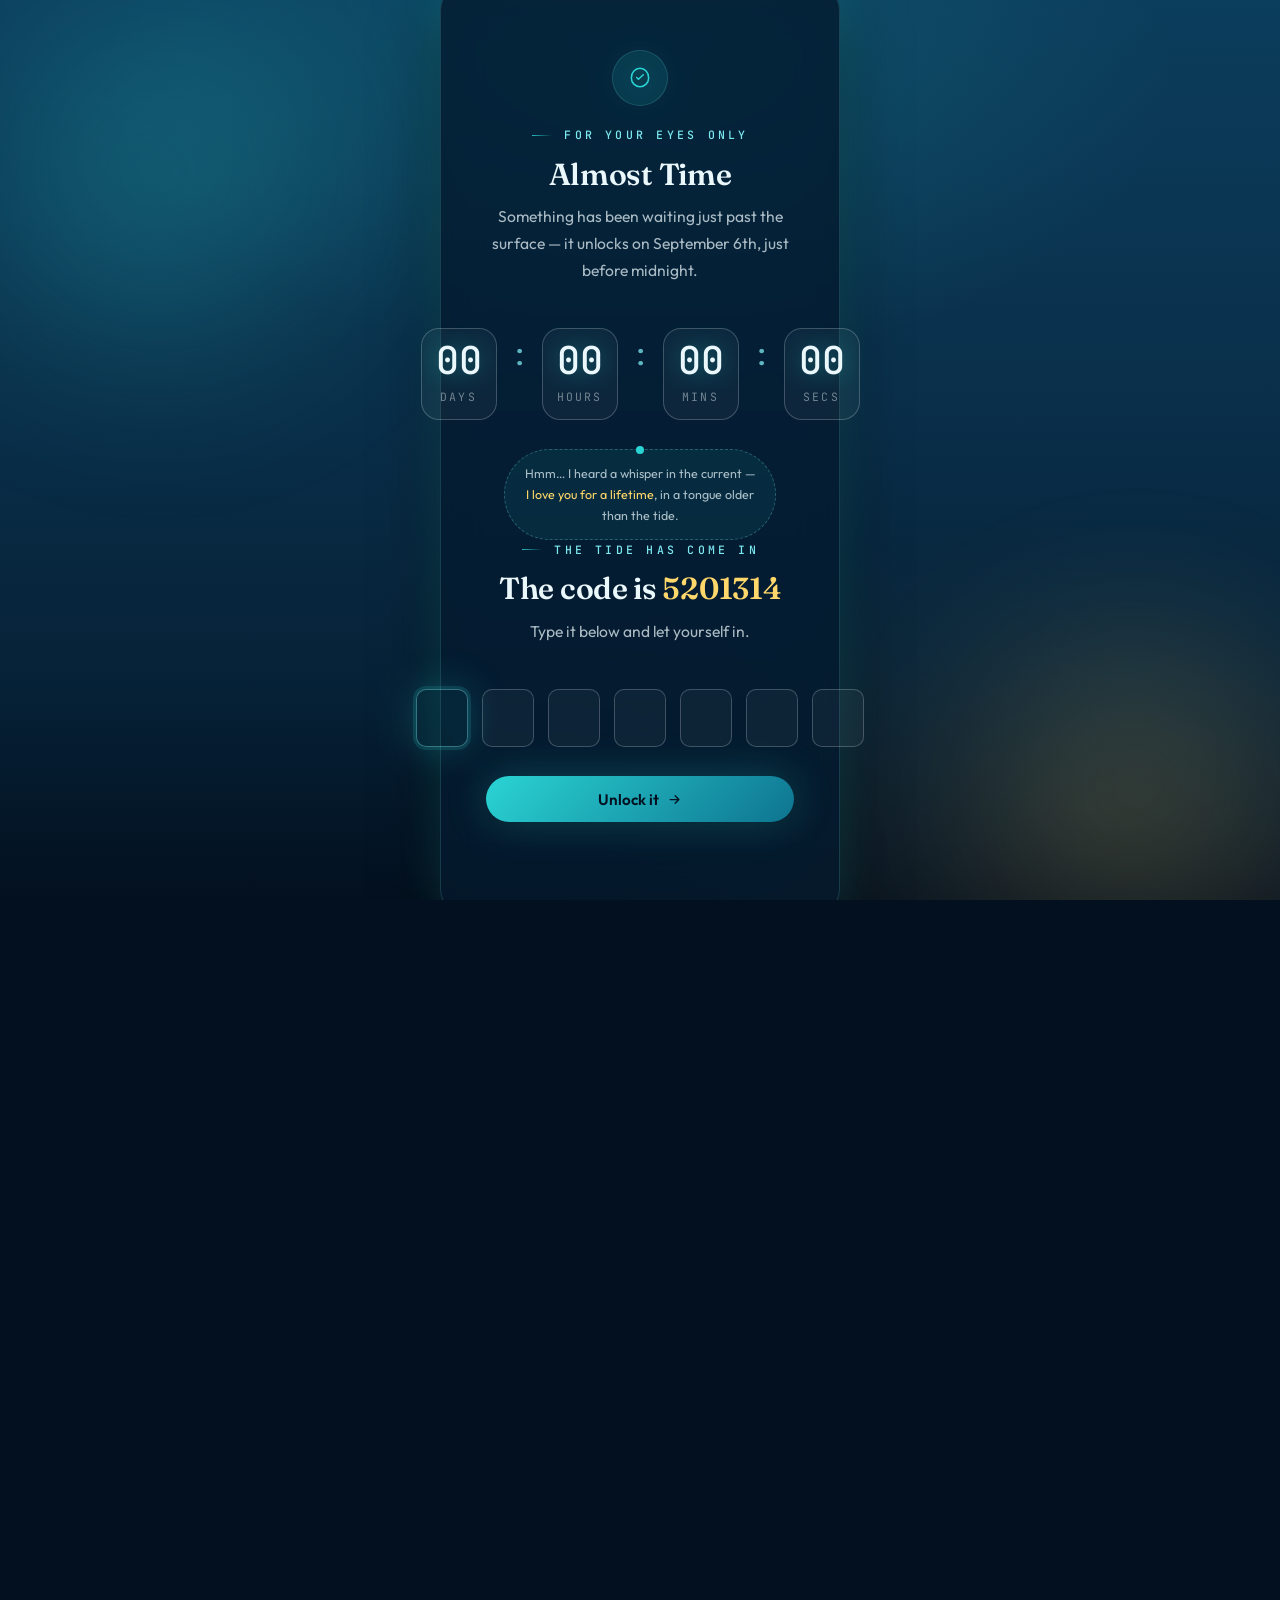
==== index.html @ 8409a7ab "code just started v1" ====
<!DOCTYPE html>
<html lang="en">
<head>
<meta charset="UTF-8">
<meta name="viewport" content="width=device-width, initial-scale=1, viewport-fit=cover">
<title>Happy Birthday — A Letter From the Deep</title>
<meta name="description" content="A little birthday tribute, washed up just for you.">

<link rel="preconnect" href="https://fonts.googleapis.com">
<link rel="preconnect" href="https://fonts.gstatic.com" crossorigin>
<link href="https://fonts.googleapis.com/css2?family=Fraunces:ital,opsz,wght@0,9..144,400;0,9..144,600;1,9..144,500&family=Outfit:wght@400;500;600;700&family=JetBrains+Mono:wght@400;500&display=swap" rel="stylesheet">

<link rel="stylesheet" href="css/variables.css">
<link rel="stylesheet" href="css/reset.css">
<link rel="stylesheet" href="css/typography.css">
<link rel="stylesheet" href="css/layout.css">
<link rel="stylesheet" href="css/navbar.css">
<link rel="stylesheet" href="css/hero.css">
<link rel="stylesheet" href="css/memories.css">
<link rel="stylesheet" href="css/gallery.css">
<link rel="stylesheet" href="css/letter.css">
<link rel="stylesheet" href="css/wishes.css">
<link rel="stylesheet" href="css/ending.css">
<link rel="stylesheet" href="css/loader-player.css">
<link rel="stylesheet" href="css/effects.css">
<link rel="stylesheet" href="css/animations.css">
<link rel="stylesheet" href="css/ocean-depth-fx.css">
<link rel="stylesheet" href="css/pin-lock.css">
<link rel="stylesheet" href="css/responsive.css">
</head>
<body>

<!-- Shared SVG filter for the subtle water-distortion effect on the
     caustics/wave layers (high-perf desktop only — see ocean-depth-fx.css) -->
<svg aria-hidden="true" focusable="false" style="position:absolute;width:0;height:0;overflow:hidden">
  <defs>
    <filter id="oceanRipple" x="-20%" y="-20%" width="140%" height="140%">
      <feTurbulence type="fractalNoise" baseFrequency="0.012 0.018" numOctaves="2" seed="7" result="noise">
        <animate attributeName="baseFrequency" dur="16s" values="0.010 0.016;0.016 0.022;0.010 0.016" repeatCount="indefinite" />
      </feTurbulence>
      <feDisplacementMap in="SourceGraphic" in2="noise" scale="20" xChannelSelector="R" yChannelSelector="G" />
    </filter>
  </defs>
</svg>

<!-- ============================= PIN LOCK SCREEN ============================= -->
<div class="pin-lock" id="pinLock" role="dialog" aria-modal="true" aria-label="Enter your secret code">
  <div class="pin-lock__atmosphere" aria-hidden="true">
    <span class="pin-lock__glow pin-lock__glow--1"></span>
    <span class="pin-lock__glow pin-lock__glow--2"></span>
    <span class="pin-lock__bubble" style="--x:8%;  --sz:7px; --sp:11s;   --dl:0s"></span>
    <span class="pin-lock__bubble" style="--x:18%; --sz:4px; --sp:9s;    --dl:1.2s"></span>
    <span class="pin-lock__bubble" style="--x:30%; --sz:9px; --sp:13s;   --dl:2.4s"></span>
    <span class="pin-lock__bubble" style="--x:46%; --sz:5px; --sp:8s;    --dl:0.6s"></span>
    <span class="pin-lock__bubble" style="--x:58%; --sz:8px; --sp:12s;   --dl:3.1s"></span>
    <span class="pin-lock__bubble" style="--x:70%; --sz:4px; --sp:10s;   --dl:1.8s"></span>
    <span class="pin-lock__bubble" style="--x:82%; --sz:6px; --sp:14s;   --dl:4s"></span>
    <span class="pin-lock__bubble" style="--x:92%; --sz:5px; --sp:9.5s;  --dl:2s"></span>
  </div>

  <div class="pin-lock__card">
    <div class="pin-lock__mark" aria-hidden="true">
      <svg viewBox="0 0 24 24" fill="none" stroke="currentColor" stroke-width="1.4">
        <path d="M12 3c4.5 0 8 4 8 9a8 8 0 01-16 0c0-5 3.5-9 8-9z"/>
        <path d="M9 11.5l1.6 1.6L15 9" stroke-linecap="round" stroke-linejoin="round"/>
      </svg>
    </div>

    <!-- Countdown phase: shown until Sept 6, 23:59 -->
    <div class="pin-lock__countdown" id="pinCountdown">
      <span class="eyebrow pin-lock__eyebrow">For your eyes only</span>
      <h1 class="pin-lock__title">Almost Time</h1>
      <p class="pin-lock__subtitle">Something has been waiting just past the surface — it unlocks on September 6th, just before midnight.</p>

      <div class="pin-lock__timer" id="pinTimer" role="timer" aria-live="polite" aria-label="Countdown to reveal">
        <div class="pin-lock__timer-unit">
          <span class="pin-lock__timer-num" id="pinTimerDays">00</span>
          <span class="pin-lock__timer-label">Days</span>
        </div>
        <span class="pin-lock__timer-sep">:</span>
        <div class="pin-lock__timer-unit">
          <span class="pin-lock__timer-num" id="pinTimerHours">00</span>
          <span class="pin-lock__timer-label">Hours</span>
        </div>
        <span class="pin-lock__timer-sep">:</span>
        <div class="pin-lock__timer-unit">
          <span class="pin-lock__timer-num" id="pinTimerMins">00</span>
          <span class="pin-lock__timer-label">Mins</span>
        </div>
        <span class="pin-lock__timer-sep">:</span>
        <div class="pin-lock__timer-unit">
          <span class="pin-lock__timer-num" id="pinTimerSecs">00</span>
          <span class="pin-lock__timer-label">Secs</span>
        </div>
      </div>

      <p class="pin-lock__hint">Hmm… I heard a whisper in the current — <em>I love you for a lifetime</em>, in a tongue older than the tide.</p>
    </div>

    <!-- Code phase: revealed when the countdown ends -->
    <div class="pin-lock__reveal" id="pinReveal" hidden>
      <span class="eyebrow pin-lock__eyebrow">The tide has come in</span>
      <h1 class="pin-lock__title">The code is <span class="text-gold">5201314</span></h1>
      <p class="pin-lock__subtitle">Type it below and let yourself in.</p>

      <form class="pin-lock__form" id="pinForm" autocomplete="off" novalidate>
        <div class="pin-lock__digits" id="pinDigits">
          <input type="text" inputmode="numeric" pattern="[0-9]*" id="pinHiddenInput" class="pin-lock__hidden-input" autocomplete="one-time-code" aria-label="Secret code">
        </div>
        <button type="submit" class="pin-lock__submit">
          <span>Unlock it</span>
          <svg width="15" height="15" viewBox="0 0 24 24" fill="none" stroke="currentColor" stroke-width="2"><path d="M5 12h14M13 6l6 6-6 6" stroke-linecap="round" stroke-linejoin="round"/></svg>
        </button>
      </form>

      <p class="pin-lock__error" id="pinError" role="alert" aria-live="assertive">
        <svg width="14" height="14" viewBox="0 0 24 24" fill="none" stroke="currentColor" stroke-width="2" aria-hidden="true"><path d="M12 9v4M12 17h.01M10.3 3.9L2.7 17a2 2 0 001.7 3h15.2a2 2 0 001.7-3L13.7 3.9a2 2 0 00-3.4 0z" stroke-linecap="round" stroke-linejoin="round"/></svg>
        Wrong code, try again babe.
      </p>
    </div>
  </div>
</div>

<a href="#hero" class="skip-link">Skip to content</a>

<!-- ============================= LOADING SCREEN ============================= -->
<div class="loader" role="status" aria-live="polite">
  <svg class="loader__mark" viewBox="0 0 24 24" fill="none" stroke="currentColor" stroke-width="1.4">
    <path d="M12 3c4.5 0 8 4 8 9a8 8 0 01-16 0c0-5 3.5-9 8-9z"/>
    <path d="M12 7v10M9 9l3 3-3 3M15 9l-3 3 3 3" stroke-linecap="round" stroke-linejoin="round"/>
  </svg>
  <div class="loader__bar-track"><div class="loader__bar-fill"></div></div>
  <p class="loader__label"><span>Charting the depths for you</span><span class="loader__pct">0%</span></p>
</div>

<!-- ============================= SCROLL PROGRESS ============================= -->
<div class="scroll-progress"></div>

<!-- ============================= DEPTH RAIL ============================= -->
<div class="depth-rail" aria-hidden="true">
  <span class="depth-rail__value">0m</span>
  <div class="depth-rail__track"><div class="depth-rail__fill"></div></div>
</div>

<!-- ============================= AMBIENT BACKDROP (fixed, shared) ============================= -->
<div class="ocean-backdrop" aria-hidden="true">
  <div class="ocean-backdrop__glows">
    <span class="ocean-glow ocean-glow--1"></span>
    <span class="ocean-glow ocean-glow--2"></span>
    <span class="ocean-glow ocean-glow--3"></span>
  </div>
  <div class="ocean-backdrop__waves" aria-hidden="true">
    <div class="wave-layer wave-layer--1">
      <div class="wave-layer__scroll">
        <svg viewBox="0 0 2880 220" preserveAspectRatio="none">
          <path fill="rgba(124,232,240,0.16)" d="M0,110 C240,150 480,70 720,110 C960,150 1200,70 1440,110 C1680,150 1920,70 2160,110 C2400,150 2640,70 2880,110 L2880,220 L0,220 Z"/>
        </svg>
      </div>
    </div>
    <div class="wave-layer wave-layer--2">
      <div class="wave-layer__scroll">
        <svg viewBox="0 0 2880 220" preserveAspectRatio="none">
          <path fill="rgba(42,212,212,0.22)" d="M0,130 C240,180 480,80 720,130 C960,180 1200,80 1440,130 C1680,180 1920,80 2160,130 C2400,180 2640,80 2880,130 L2880,220 L0,220 Z"/>
        </svg>
      </div>
    </div>
    <div class="wave-layer wave-layer--3">
      <div class="wave-layer__scroll">
        <svg viewBox="0 0 2880 220" preserveAspectRatio="none">
          <path fill="rgba(234,247,251,0.14)" stroke="rgba(124,232,240,0.35)" stroke-width="1.5" d="M0,150 C120,190 240,110 360,150 C480,190 600,110 720,150 C840,190 960,110 1080,150 C1200,190 1320,110 1440,150 C1560,190 1680,110 1800,150 C1920,190 2040,110 2160,150 C2280,190 2400,110 2520,150 C2640,190 2760,110 2880,150 L2880,220 L0,220 Z"/>
        </svg>
      </div>
    </div>
  </div>
  <div class="ocean-backdrop__caustics" aria-hidden="true"></div>
  <div class="ocean-backdrop__rays">
    <span class="light-ray light-ray--1"></span>
    <span class="light-ray light-ray--2"></span>
    <span class="light-ray light-ray--3"></span>
  </div>
  <canvas id="oceanCanvas" class="ocean-backdrop__particles"></canvas>
  <div class="ocean-backdrop__fog" aria-hidden="true">
    <span class="ocean-fog ocean-fog--1"></span>
    <span class="ocean-fog ocean-fog--2"></span>
  </div>
  <div class="ocean-backdrop__vignette"></div>
</div>

<!-- ============================= NAVBAR ============================= -->
<header class="navbar">
  <div class="navbar__inner">
    <a href="#hero" class="navbar__brand" data-scroll-to="hero">
      <svg class="navbar__brand-icon" viewBox="0 0 24 24" fill="none" stroke="currentColor" stroke-width="1.5">
        <path d="M2 16c2 0 2-2 4-2s2 2 4 2 2-2 4-2 2 2 4 2 2-2 4-2" stroke-linecap="round" stroke-linejoin="round"/>
        <circle cx="12" cy="8" r="3.2"/>
      </svg>
      <span>Indah's Birthday</span>
    </a>
    <nav class="navbar__links" aria-label="Primary">
      <a href="#hero" class="navbar__link is-active" data-scroll-to="hero">Surface</a>
      <a href="#memories" class="navbar__link" data-scroll-to="memories">Our Memories</a>
      <a href="#gallery" class="navbar__link" data-scroll-to="gallery">Gallery</a>
      <a href="#letter" class="navbar__link" data-scroll-to="letter">The Letter</a>
      <a href="#wishes" class="navbar__link" data-scroll-to="wishes">Wishes</a>
    </nav>
    <div class="navbar__actions">
      <button class="navbar__lock-btn" id="relockBtn" aria-label="Lock this page" title="Come back to lock">
        <svg viewBox="0 0 24 24" fill="none" stroke="currentColor" stroke-width="1.8" aria-hidden="true">
          <rect x="5" y="11" width="14" height="9" rx="2"/>
          <path d="M8 11V7a4 4 0 018 0v4" stroke-linecap="round"/>
        </svg>
        <span>Lock</span>
      </button>
      <button class="navbar__menu-btn" aria-label="Open menu" aria-expanded="false">
        <svg viewBox="0 0 24 24" fill="none" stroke="currentColor" stroke-width="1.8"><path d="M3 6h18M3 12h18M3 18h18" stroke-linecap="round"/></svg>
      </button>
    </div>
  </div>
</header>

<!-- ============================= MOBILE NAV DRAWER ============================= -->
<div class="nav-drawer" role="dialog" aria-modal="true" aria-label="Site navigation">
  <button class="nav-drawer__close" aria-label="Close menu">
    <svg viewBox="0 0 24 24" fill="none" stroke="currentColor" stroke-width="1.8"><path d="M6 6l12 12M18 6L6 18" stroke-linecap="round"/></svg>
  </button>
  <a href="#hero" class="nav-drawer__link is-active" data-scroll-to="hero">Surface</a>
  <a href="#memories" class="nav-drawer__link" data-scroll-to="memories">Our Memories</a>
  <a href="#gallery" class="nav-drawer__link" data-scroll-to="gallery">Gallery</a>
  <a href="#letter" class="nav-drawer__link" data-scroll-to="letter">The Letter</a>
  <a href="#wishes" class="nav-drawer__link" data-scroll-to="wishes">Wishes</a>
</div>

<main>

  <!-- ============================= HERO ============================= -->
  <section id="hero" class="section hero">
    <div class="hero__glow hero__glow--1" aria-hidden="true"></div>
    <div class="hero__glow hero__glow--2" aria-hidden="true"></div>
    <div class="hero__content">
      <span class="eyebrow hero__eyebrow">A message carried in on the tide, for you</span>
      <h1 class="hero__title">
        <span class="line"><span>Happy Birthday,</span></span>
        <span class="line"><span><em>Indah</em></span></span>
      </h1>
      <p class="hero__subtitle">
        Somewhere past the breakers, ada a letter yang udah lama waiting for this day. Scroll down, the tide is coming in, dan ternyata dia bawa something special just for you.
        <span class="hero__name">Indah</span>.
      </p>
      <div class="hero__actions">
        <a href="#memories" class="cta-btn" data-scroll-to="memories">
          <span>Begin the Descent</span>
          <svg class="cta-btn__icon" width="16" height="16" viewBox="0 0 24 24" fill="none" stroke="currentColor" stroke-width="2"><path d="M12 5v14M5 12l7 7 7-7" stroke-linecap="round" stroke-linejoin="round"/></svg>
        </a>
        <a href="#letter" class="cta-btn cta-btn--ghost" data-scroll-to="letter">Jump Straight to the Letter</a>
      </div>
    </div>
    <div class="hero__scroll-cue">
      <div class="mouse"></div>
      <span>Scroll to dive in</span>
    </div>
  </section>

  <div class="seam seam--mid" aria-hidden="true">
    <svg viewBox="0 0 1440 80" preserveAspectRatio="none">
      <path class="seam__fill" d="M0,32 C240,80 480,0 720,32 C960,64 1200,16 1440,40 L1440,80 L0,80 Z"/>
      <path class="seam__crest" d="M0,32 C240,80 480,0 720,32 C960,64 1200,16 1440,40" fill="none"/>
    </svg>
  </div>

  <!-- ============================= MEMORIES ============================= -->
  <section id="memories" class="section memories">
    <div class="section__inner">
      <div class="section-header reveal">
        <span class="eyebrow">The descent begins, are you ready</span>
        <h2 class="section-title">Chapters from <em>our story</em></h2>
        <p class="section-lede">Every relationship has its own currents, ada hari yang calm, ada momen yang penuh waves, dan ada little moments yang mungkin hampir terlupakan. Here are a few memories yang deserve to come back to the surface.</p>
      </div>

      <div class="memories__list">
        <!-- spine + memory-item nodes injected by js/main.js from config/settings.js -->
      </div>
    </div>
  </section>

  <!-- ============================= GALLERY ============================= -->
  <section id="gallery" class="section gallery">
    <div class="section__inner">
      <div class="section-header section-header--center reveal">
        <span class="eyebrow">Washed ashore, just for you</span>
        <h2 class="section-title">A few of <em>my favorite shots of you</em></h2>
        <p class="section-lede">Tap any photo to look closer.</p>
      </div>

      <div class="gallery__grid">
        <!-- gallery__item tiles injected by js/gallery.js from config/settings.js -->
      </div>
    </div>
  </section>

  <div class="seam seam--deep" aria-hidden="true">
    <svg viewBox="0 0 1440 80" preserveAspectRatio="none">
      <path class="seam__fill" d="M0,40 C240,8 480,72 720,40 C960,8 1200,56 1440,24 L1440,80 L0,80 Z"/>
      <path class="seam__crest" d="M0,40 C240,8 480,72 720,40 C960,8 1200,56 1440,24" fill="none"/>
    </svg>
  </div>

  <!-- ============================= LETTER ============================= -->
  <section id="letter" class="section letter">
    <div class="section__inner section__inner--narrow">
      <div class="letter__inner">
        <div class="section-header section-header--center reveal">
          <span class="eyebrow">A bottle, finally ashore for you</span>
          <h2 class="section-title">Open when <em>found</em></h2>
        </div>

        <div class="letter__bottle-stage reveal reveal--scale" tabindex="0" role="button" aria-label="Open the letter">
          <div class="letter__bottle-glow" aria-hidden="true"></div>
          <svg class="bottle" viewBox="0 0 120 160" fill="none">
            <path d="M50 10h20v18c10 6 16 18 16 32v68a14 14 0 01-14 14H48a14 14 0 01-14-14V60c0-14 6-26 16-32z"
                  fill="rgba(124,232,240,0.14)" stroke="#7ce8f0" stroke-width="2"/>
            <rect x="48" y="6" width="24" height="14" rx="3" fill="#062238" stroke="#7ce8f0" stroke-width="1.5"/>
            <path d="M40 90c4 6 36 6 40 0v40a8 8 0 01-8 8H48a8 8 0 01-8-8z" fill="rgba(255,215,106,0.5)"/>
            <rect x="44" y="74" width="32" height="10" rx="2" fill="#eaf7fb" opacity="0.85" transform="rotate(-4 60 79)"/>
          </svg>
          <p class="letter__hint">
            <svg width="14" height="14" viewBox="0 0 24 24" fill="none" stroke="currentColor" stroke-width="2"><path d="M12 5v14M5 12l7 7 7-7" stroke-linecap="round" stroke-linejoin="round"/></svg>
            Tap the bottle to open it
          </p>
        </div>

        <div class="letter__panel">
          <p class="letter__salutation">Dear you,</p>
          <div class="letter__body"><!-- typewritten in by js/letter.js --></div>
          <p class="letter__signature">— with so much love, always</p>
        </div>
      </div>
    </div>
  </section>

  <!-- ============================= WISHES ============================= -->
  <section id="wishes" class="section wishes">
    <div class="section__inner">
      <div class="section-header section-header--center reveal">
        <span class="eyebrow">Sent with the current, for you</span>
        <h2 class="section-title">Wishes for <em>the year ahead</em></h2>
      </div>

      <div class="wishes__grid">
        <!-- wish-card items injected by js/main.js from config/settings.js -->
      </div>
    </div>
  </section>

  <div class="seam seam--abyss" aria-hidden="true">
    <svg viewBox="0 0 1440 80" preserveAspectRatio="none">
      <path class="seam__fill" d="M0,24 C240,64 480,8 720,40 C960,72 1200,16 1440,48 L1440,80 L0,80 Z"/>
      <path class="seam__crest" d="M0,24 C240,64 480,8 720,40 C960,72 1200,16 1440,48" fill="none"/>
    </svg>
  </div>

  <!-- ============================= ENDING ============================= -->
  <section id="ending" class="section ending">
    <div class="ending__inner reveal">
      <span class="eyebrow">Resurfacing, almost there</span>
      <h2 class="ending__title">Happy Birthday, <em>Indah</em>.</h2>
      <p class="ending__message">
        Thank you for letting me make a little fuss over you today.
Makasih udah ngasih aku kesempatan buat bikin hari kamu terasa sedikit lebih special.
Here's to another year of good tides, cerita-cerita yang lebih indah, dan hari-hari kecil yang mungkin sederhana tapi worth keeping forever.
Semoga semua momen baik pelan-pelan datang ke kamu, stay warm, and keep shining the way you always do.
      </p>
      <div class="ending__candles" aria-hidden="true">
        <div class="candle"></div><div class="candle"></div><div class="candle"></div><div class="candle"></div><div class="candle"></div>
      </div>
      <p class="ending__signoff">Make a wish.</p>
      
      <div class="ending__whatsapp" style="opacity: 0; pointer-events: none; transform: translateY(20px);">
        <a href="#" id="whatsapp-reply-btn" target="_blank" class="cta-btn">
          <svg class="cta-btn__icon" width="20" height="20" viewBox="0 0 24 24" fill="currentColor">
            <path d="M17.472 14.382c-.297-.149-1.758-.867-2.03-.967-.273-.099-.471-.148-.67.15-.197.297-.767.966-.94 1.164-.173.199-.347.223-.644.075-.297-.15-1.255-.463-2.39-1.475-.883-.788-1.48-1.761-1.653-2.059-.173-.297-.018-.458.13-.606.134-.133.298-.347.446-.52.149-.174.198-.298.298-.497.099-.198.05-.371-.025-.52-.075-.149-.669-1.612-.916-2.207-.242-.579-.487-.5-.669-.51a12.8 12.8 0 0 0-.57-.01c-.198 0-.52.074-.792.372-.272.297-1.04 1.016-1.04 2.479 0 1.462 1.065 2.875 1.213 3.074.149.198 2.096 3.2 5.077 4.487.709.306 1.262.489 1.694.625.712.227 1.36.195 1.871.118.571-.085 1.758-.719 2.006-1.413.248-.694.248-1.289.173-1.413-.074-.124-.272-.198-.57-.347m-5.421 7.403h-.004a9.87 9.87 0 0 1-5.031-1.378l-.361-.214-3.741.982.998-3.648-.235-.374a9.86 9.86 0 0 1-1.51-5.26c.001-5.45 4.436-9.884 9.888-9.884 2.64 0 5.122 1.03 6.988 2.898a9.825 9.825 0 0 1 2.893 6.994c-.003 5.45-4.437 9.884-9.885 9.884m8.413-18.297A11.815 11.815 0 0 0 12.05 0C5.495 0 .16 5.335.157 11.892c0 2.096.547 4.142 1.588 5.945L.057 24l6.305-1.654a11.882 11.882 0 0 0 5.683 1.448h.005c6.554 0 11.89-5.335 11.893-11.893a11.821 11.821 0 0 0-3.48-8.413Z"/>
          </svg>
          Send a reply
        </a>
      </div>
      <div class="ending__replay">
        <button class="cta-btn cta-btn--ghost" data-replay>
          <span>Float Back to the Surface</span>
          <svg class="cta-btn__icon" width="16" height="16" viewBox="0 0 24 24" fill="none" stroke="currentColor" stroke-width="2"><path d="M12 19V5M5 12l7-7 7 7" stroke-linecap="round" stroke-linejoin="round"/></svg>
        </button>
      </div>
      <p class="ending__footer-note">Made with so much care · <span data-current-year>2026</span></p>
    </div>
  </section>

</main>

<!-- ============================= GALLERY LIGHTBOX =============================
     Lives at body level, outside the main content flow, so its z-index can
     properly stack above the fixed navbar — main establishes its own
     stacking context, which would otherwise cap the lightbox below
     nav/overlay elements regardless of its own z-index value. -->
<div class="lightbox" aria-hidden="true">
  <button class="lightbox__close" aria-label="Close">
    <svg viewBox="0 0 24 24" fill="none" stroke="currentColor" stroke-width="2"><path d="M6 6l12 12M18 6L6 18" stroke-linecap="round"/></svg>
  </button>
  <button class="lightbox__nav lightbox__nav--prev" aria-label="Previous photo">
    <svg viewBox="0 0 24 24" fill="none" stroke="currentColor" stroke-width="2"><path d="M15 18l-6-6 6-6" stroke-linecap="round" stroke-linejoin="round"/></svg>
  </button>
  <button class="lightbox__nav lightbox__nav--next" aria-label="Next photo">
    <svg viewBox="0 0 24 24" fill="none" stroke="currentColor" stroke-width="2"><path d="M9 6l6 6-6 6" stroke-linecap="round" stroke-linejoin="round"/></svg>
  </button>
  <div class="lightbox__frame">
    <div class="lightbox__media-wrap"></div>
    <p class="lightbox__caption"></p>
  </div>
</div>

<!-- ============================= MUSIC PLAYER ============================= -->
<!-- Player is dynamically injected by js/music-player.js -->

<script src="config/settings.js"></script>
<script src="js/cursor.js"></script>
<script src="js/pin-lock.js"></script>
<script src="js/config.js"></script>
<script src="js/depth-fx.js"></script>
<script src="js/particles.js"></script>
<script src="js/smooth-scroll.js"></script>
<script src="js/navigation.js"></script>
<script src="js/gallery.js"></script>
<script src="js/letter.js"></script>
<script src="js/music-player.js"></script>
<script src="js/main.js"></script>
</body>
</html>
---- css/variables.css ----
/* ==========================================================================
   DESIGN TOKENS — Ocean Birthday
   A descent into a bioluminescent deep sea at twilight — sea-blue edition.
   ========================================================================== */

:root {
  /* ---- Color: depth gradient from surface to abyss ---- */
  --c-surface: #0b3d5c;       /* near-surface sea blue */
  --c-mid: #0a2f4a;           /* mid ocean */
  --c-deep: #062238;          /* deep ocean */
  --c-abyss: #03101f;         /* abyssal deep navy */

  --c-bio-cyan: #2ad4d4;      /* bioluminescent sea-teal accent */
  --c-bio-cyan-soft: #7ce8f0;
  --c-bio-gold: #ffd76a;      /* warm light-ray / sun-shaft accent */
  --c-bio-gold-soft: #ffe9a8;
  --c-coral: #ff8a7a;         /* rare warm accent for emphasis */

  --c-foam: #eaf7fb;          /* primary text on dark */
  --c-foam-dim: rgba(234, 247, 251, 0.72);
  --c-foam-faint: rgba(234, 247, 251, 0.45);
  --c-line: rgba(234, 247, 251, 0.12);
  --c-line-strong: rgba(234, 247, 251, 0.22);

  /* ---- Glass / panel surfaces ---- */
  --c-panel: rgba(8, 44, 66, 0.46);
  --c-panel-strong: rgba(5, 26, 44, 0.82);
  --c-panel-border: rgba(124, 232, 240, 0.16);
  --c-panel-border-hover: rgba(124, 232, 240, 0.4);
  --panel-blur: blur(20px) saturate(150%);

  /* ---- Seam dividers: translucent so they blend at any scroll position ---- */
  --c-seam-mid: rgba(6, 34, 54, 0.62);
  --c-seam-deep: rgba(4, 20, 36, 0.68);
  --c-seam-abyss: rgba(2, 10, 22, 0.74);

  /* ---- Typography ---- */
  --font-display: 'Fraunces', 'Iowan Old Style', Georgia, serif;
  --font-body: 'Outfit', 'Segoe UI', system-ui, sans-serif;
  --font-mono: 'JetBrains Mono', 'SF Mono', Consolas, monospace;

  --fs-display-xl: clamp(2.8rem, 8vw, 7rem);
  --fs-display-lg: clamp(2.2rem, 5.5vw, 4.5rem);
  --fs-display-md: clamp(1.6rem, 3.6vw, 2.8rem);
  --fs-body-lg: clamp(1.1rem, 1.6vw, 1.35rem);
  --fs-body: clamp(0.98rem, 1.1vw, 1.08rem);
  --fs-caption: 0.78rem;
  --fs-label: 0.72rem;

  --lh-tight: 1.08;
  --lh-snug: 1.3;
  --lh-relaxed: 1.7;

  --tracking-wide: 0.18em;
  --tracking-wider: 0.28em;

  /* ---- Spacing scale ---- */
  --sp-1: 0.4rem;
  --sp-2: 0.8rem;
  --sp-3: 1.2rem;
  --sp-4: 1.8rem;
  --sp-5: 2.8rem;
  --sp-6: 4.2rem;
  --sp-7: 6.5rem;
  --sp-8: 9.5rem;

  --section-pad-y: clamp(5rem, 12vh, 9rem);
  --gutter: clamp(1.25rem, 5vw, 4rem);
  --content-max: 1180px;
  --content-narrow: 760px;

  /* ---- Radii & shadows ---- */
  --radius-sm: 10px;
  --radius-md: 18px;
  --radius-lg: 28px;
  --radius-pill: 999px;

  --shadow-glow-cyan: 0 0 40px rgba(42, 212, 212, 0.25);
  --shadow-glow-cyan-lg: 0 0 60px rgba(42, 212, 212, 0.38);
  --shadow-glow-gold: 0 0 50px rgba(255, 215, 106, 0.2);
  --shadow-card: 0 4px 16px rgba(0, 0, 0, 0.18), 0 1px 1px rgba(0, 0, 0, 0.12);
  --shadow-card-hover: 0 22px 48px rgba(0, 0, 0, 0.4), 0 0 32px rgba(42, 212, 212, 0.14);
  --shadow-panel: 0 24px 64px rgba(0, 0, 0, 0.5), 0 1px 0 rgba(234, 247, 251, 0.06) inset;
  --shadow-float: 0 12px 32px rgba(0, 0, 0, 0.35);

  /* ---- Motion ---- */
  --ease-out: cubic-bezier(0.16, 1, 0.3, 1);
  --ease-in-out: cubic-bezier(0.65, 0, 0.35, 1);
  --ease-soft: cubic-bezier(0.22, 0.61, 0.36, 1);

  --dur-fast: 0.25s;
  --dur-base: 0.6s;
  --dur-slow: 1.1s;

  --nav-h: 76px;
  --z-bg: 0;
  --z-content: 10;
  --z-nav: 100;
  --z-player: 90;
  --z-overlay: 200;
  --z-loader: 1000;
  --z-pin: 10000;
}

@media (max-width: 720px) {
  :root {
    --nav-h: 64px;
    --section-pad-y: clamp(3.5rem, 10vh, 6rem);
  }
}
---- css/typography.css ----
/* ==========================================================================
   TYPOGRAPHY
   ========================================================================== */

.eyebrow {
  display: inline-flex;
  align-items: center;
  gap: var(--sp-2);
  font-family: var(--font-mono);
  font-size: var(--fs-label);
  font-weight: 500;
  letter-spacing: var(--tracking-wider);
  text-transform: uppercase;
  color: var(--c-bio-cyan-soft);
}

.eyebrow::before {
  content: '';
  width: 20px;
  height: 1px;
  background: linear-gradient(90deg, var(--c-bio-cyan), transparent);
  opacity: 0.85;
}

.section-title {
  font-size: var(--fs-display-lg);
  font-weight: 600;
  line-height: 1.06;
  color: var(--c-foam);
  margin-top: var(--sp-3);
  letter-spacing: -0.015em;
}

.section-title em {
  font-style: italic;
  color: var(--c-bio-gold);
  font-weight: 500;
}

.section-lede {
  font-size: var(--fs-body-lg);
  color: var(--c-foam-dim);
  max-width: 44ch;
  line-height: var(--lh-relaxed);
  margin-top: var(--sp-3);
}

.depth-label {
  font-family: var(--font-mono);
  font-size: var(--fs-caption);
  letter-spacing: var(--tracking-wide);
  color: var(--c-bio-cyan-soft);
  text-transform: uppercase;
  opacity: 0.85;
}

.section-lede code {
  font-family: var(--font-mono);
  font-size: 0.88em;
  color: var(--c-bio-cyan-soft);
  background: rgba(124, 232, 240, 0.1);
  border: 1px solid rgba(124, 232, 240, 0.16);
  border-radius: 6px;
  padding: 0.1em 0.45em;
}

.text-gold { color: var(--c-bio-gold); }
.text-cyan { color: var(--c-bio-cyan); }
.text-dim { color: var(--c-foam-dim); }
---- css/layout.css ----
/* ==========================================================================
   LAYOUT — page structure, containers, section scaffolding
   ========================================================================== */

/* Fixed full-viewport ambient layer — particles + vignette only.
   The actual depth-gradient now lives on <body> so it spans the true
   document height and the descent feels continuous while scrolling,
   rather than resetting at every viewport-height. */
.ocean-backdrop {
  position: fixed;
  inset: 0;
  z-index: var(--z-bg);
  overflow: hidden;
  pointer-events: none;
}

.ocean-backdrop__glows,
.ocean-backdrop__rays,
.ocean-backdrop__particles,
.ocean-backdrop__vignette {
  position: absolute;
  inset: 0;
  width: 100%;
  height: 100%;
}

/* Ambient glow blobs — soft color throughout the whole scroll, not just
   the hero, so the page never reads as visually flat/empty once you're
   past the opening section. */
.ocean-glow {
  position: absolute;
  border-radius: 50%;
  filter: blur(85px);
  will-change: transform;
}

.ocean-glow--1 {
  width: 30vw; height: 30vw;
  min-width: 360px; min-height: 360px; max-width: 560px; max-height: 560px;
  background: radial-gradient(circle, rgba(42, 212, 212, 0.26), transparent 70%);
  top: 6%; left: -6%;
  animation: oceanGlowDrift1 24s var(--ease-in-out) infinite;
}

.ocean-glow--2 {
  width: 26vw; height: 26vw;
  min-width: 320px; min-height: 320px; max-width: 480px; max-height: 480px;
  background: radial-gradient(circle, rgba(255, 215, 106, 0.16), transparent 70%);
  top: 42%; right: -8%;
  animation: oceanGlowDrift2 28s var(--ease-in-out) infinite;
}

.ocean-glow--3 {
  width: 24vw; height: 24vw;
  min-width: 280px; min-height: 280px; max-width: 440px; max-height: 440px;
  background: radial-gradient(circle, rgba(124, 232, 240, 0.2), transparent 70%);
  bottom: 6%; left: 22%;
  animation: oceanGlowDrift3 20s var(--ease-in-out) infinite;
}

@keyframes oceanGlowDrift1 {
  0%, 100% { transform: translate(0, 0) scale(1); }
  50% { transform: translate(3vw, 2vh) scale(1.08); }
}
@keyframes oceanGlowDrift2 {
  0%, 100% { transform: translate(0, 0) scale(1); }
  50% { transform: translate(-2.5vw, -2vh) scale(1.05); }
}
@keyframes oceanGlowDrift3 {
  0%, 100% { transform: translate(0, 0) scale(1); }
  50% { transform: translate(2vw, -2.5vh) scale(1.06); }
}

/* Light rays — faint, slow-drifting shafts for underwater depth. Kept
   very subtle (low opacity, soft blur) so they read as atmosphere, never
   as a distinct or "cheap" animated element competing with content. */
.ocean-backdrop__rays {
  mix-blend-mode: screen;
  opacity: 0.55;
}

.light-ray {
  position: absolute;
  top: -12%;
  width: clamp(120px, 11vw, 200px);
  height: 145%;
  background: linear-gradient(180deg, rgba(234, 247, 251, 0.09), rgba(124, 232, 240, 0.03) 55%, transparent 80%);
  filter: blur(22px);
  transform-origin: top center;
  will-change: transform, opacity;
}

.light-ray--1 { left: 10%; transform: rotate(7deg); animation: rayDrift1 17s var(--ease-in-out) infinite; }
.light-ray--2 { left: 46%; transform: rotate(-5deg); animation: rayDrift2 21s var(--ease-in-out) infinite; }
.light-ray--3 { left: 80%; transform: rotate(9deg); animation: rayDrift3 19s var(--ease-in-out) infinite; }

@keyframes rayDrift1 { 0%, 100% { opacity: 0.4; transform: rotate(7deg) translateX(0); } 50% { opacity: 0.75; transform: rotate(5deg) translateX(12px); } }
@keyframes rayDrift2 { 0%, 100% { opacity: 0.3; transform: rotate(-5deg) translateX(0); } 50% { opacity: 0.6; transform: rotate(-7deg) translateX(-10px); } }
@keyframes rayDrift3 { 0%, 100% { opacity: 0.35; transform: rotate(9deg) translateX(0); } 50% { opacity: 0.68; transform: rotate(7deg) translateX(8px); } }

@media (max-width: 720px) {
  .ocean-backdrop__rays { display: none; }
  .ocean-glow { filter: blur(50px); }
  .ocean-glow--1, .ocean-glow--2, .ocean-glow--3 { min-width: 220px; min-height: 220px; }
}

@media (prefers-reduced-motion: reduce) {
  .ocean-glow, .light-ray { animation: none; }
}

.ocean-backdrop__vignette {
  background: radial-gradient(ellipse at 50% 0%, transparent 0%, rgba(0,0,0,0.28) 72%, rgba(0,0,0,0.5) 100%);
  pointer-events: none;
}

main {
  position: relative;
  z-index: var(--z-content);
}

.section {
  position: relative;
  padding: var(--section-pad-y) var(--gutter);
  min-height: 100vh;
  display: flex;
  flex-direction: column;
  justify-content: center;
}

/* Content sections (lists/grids) flow with their natural height instead of
   being forced to fill the viewport — prevents oversized empty padding on
   tall screens and keeps rhythm driven by actual content. */
.memories, .gallery, .wishes {
  min-height: 0;
}

.section__inner {
  width: 100%;
  max-width: var(--content-max);
  margin: 0 auto;
}

.section__inner--narrow { max-width: var(--content-narrow); }

.section-header {
  margin-bottom: var(--sp-6);
  max-width: 640px;
}

.section-header--center {
  margin-inline: auto;
  text-align: center;
}

.section-header--center .section-lede {
  margin-inline: auto;
}

/* Depth marker rail — fixed at viewport edge, shows scroll-depth like a dive computer */
.depth-rail {
  position: fixed;
  right: clamp(0.8rem, 2.5vw, 2.2rem);
  top: 50%;
  transform: translateY(-50%);
  z-index: var(--z-nav);
  display: flex;
  flex-direction: column;
  align-items: center;
  gap: var(--sp-2);
  pointer-events: none;
}

.depth-rail__track {
  position: relative;
  width: 2px;
  height: 220px;
  background: var(--c-line);
  border-radius: 2px;
  overflow: hidden;
}

.depth-rail__fill {
  position: absolute;
  top: 0; left: 0;
  width: 100%;
  height: 0%;
  background: linear-gradient(to bottom, var(--c-bio-cyan), var(--c-bio-gold));
  border-radius: 2px;
  transition: height 0.15s linear;
}

.depth-rail__value {
  font-family: var(--font-mono);
  font-size: var(--fs-caption);
  color: var(--c-bio-cyan-soft);
  letter-spacing: 0.05em;
  writing-mode: vertical-rl;
  text-orientation: mixed;
}

@media (max-width: 880px) {
  .depth-rail { display: none; }
}

/* Generic divider / wave seam between sections — translucent fill so it
   blends naturally with the body's depth-gradient at any scroll position,
   rather than relying on a hardcoded color matched to one exact spot. */
.seam {
  position: relative;
  height: clamp(40px, 8vw, 90px);
  margin-top: calc(-1 * clamp(20px, 4vw, 45px));
  pointer-events: none;
  z-index: 1;
}

.seam svg { width: 100%; height: 100%; display: block; overflow: visible; }
.seam__fill { fill: var(--c-seam-mid); }
.seam__crest {
  stroke: rgba(124, 232, 240, 0.4);
  stroke-width: 1.5;
  filter: drop-shadow(0 0 4px rgba(42, 212, 212, 0.35));
}
.seam--mid .seam__fill { fill: var(--c-seam-mid); }
.seam--deep .seam__fill { fill: var(--c-seam-deep); }
.seam--abyss .seam__fill { fill: var(--c-seam-abyss); }

/* Utility containers */
.grid-2 {
  display: grid;
  grid-template-columns: 1fr 1fr;
  gap: var(--sp-6);
  align-items: center;
}

@media (max-width: 880px) {
  .grid-2 { grid-template-columns: 1fr; gap: var(--sp-5); }
}

.cta-btn {
  display: inline-flex;
  align-items: center;
  justify-content: center;
  gap: 0.55rem;
  padding: 1rem 1.85rem;
  border-radius: var(--radius-pill);
  background: linear-gradient(135deg, var(--c-bio-cyan), #0e7490);
  color: var(--c-abyss);
  font-weight: 600;
  font-size: 0.98rem;
  letter-spacing: 0.005em;
  box-shadow: var(--shadow-glow-cyan), var(--shadow-card);
  transition: transform 0.45s var(--ease-out), box-shadow 0.45s var(--ease-out), background 0.3s var(--ease-out);
}

.cta-btn__icon {
  transition: transform 0.35s var(--ease-out);
  flex-shrink: 0;
}

.cta-btn:hover {
  transform: translateY(-3px);
  box-shadow: var(--shadow-glow-cyan-lg), var(--shadow-card-hover);
}
.cta-btn:hover .cta-btn__icon { transform: translateY(2px); }
.cta-btn:active { transform: translateY(-1px); transition-duration: 0.15s; }

.cta-btn--ghost {
  background: transparent;
  color: var(--c-foam);
  border: 1px solid var(--c-line-strong);
  box-shadow: none;
}
.cta-btn--ghost:hover {
  border-color: var(--c-panel-border-hover);
  color: var(--c-bio-cyan-soft);
  background: rgba(124, 232, 240, 0.05);
  box-shadow: var(--shadow-glow-cyan);
}
.cta-btn--ghost:hover .cta-btn__icon { transform: translateY(-2px); }
---- css/navbar.css ----
/* ==========================================================================
   NAVBAR
   ========================================================================== */

.navbar {
  position: fixed;
  top: 0;
  left: 0;
  right: 0;
  height: var(--nav-h);
  z-index: var(--z-nav);
  display: flex;
  align-items: center;
  padding: 0 var(--gutter);
  background: linear-gradient(to bottom, rgba(14, 6, 24, 0.32), transparent);
  transition: background 0.5s var(--ease-soft), backdrop-filter 0.5s var(--ease-soft), box-shadow 0.5s var(--ease-soft);
}

.navbar.is-scrolled {
  background: rgba(17, 8, 28, 0.68);
  backdrop-filter: blur(18px) saturate(150%);
  -webkit-backdrop-filter: blur(18px) saturate(150%);
  box-shadow: 0 1px 0 var(--c-line), 0 16px 40px rgba(0,0,0,0.3);
}

.navbar__inner {
  width: 100%;
  max-width: var(--content-max);
  margin: 0 auto;
  display: flex;
  align-items: center;
  justify-content: space-between;
}

.navbar__brand {
  display: flex;
  align-items: center;
  gap: 0.65rem;
  font-family: var(--font-display);
  font-size: 1.18rem;
  font-weight: 600;
  letter-spacing: -0.01em;
  color: var(--c-foam);
  transition: opacity 0.3s var(--ease-out);
}
.navbar__brand:hover { opacity: 0.8; }

.navbar__brand-icon {
  width: 26px;
  height: 26px;
  flex-shrink: 0;
  color: var(--c-bio-cyan);
  transition: transform 0.4s var(--ease-out);
}
.navbar__brand:hover .navbar__brand-icon { transform: translateY(-1px) scale(1.08); }

.navbar__links {
  display: flex;
  align-items: center;
  gap: var(--sp-5);
}

.navbar__link {
  position: relative;
  font-size: 0.9rem;
  font-weight: 500;
  letter-spacing: 0.01em;
  color: var(--c-foam-dim);
  padding: 0.35rem 0.1rem;
  transition: color 0.3s var(--ease-out);
}

.navbar__link::after {
  content: '';
  position: absolute;
  left: 0; bottom: -3px;
  width: 0%;
  height: 2px;
  border-radius: 2px;
  background: var(--c-bio-cyan);
  transition: width 0.35s var(--ease-out), box-shadow 0.35s var(--ease-out);
}

.navbar__link:hover { color: var(--c-foam); }
.navbar__link:hover::after { width: 100%; }

.navbar__link.is-active {
  color: var(--c-bio-cyan-soft);
}
.navbar__link.is-active::after {
  width: 100%;
  box-shadow: 0 0 10px rgba(42, 212, 212, 0.7);
}

.navbar__actions {
  display: flex;
  align-items: center;
  gap: var(--sp-3);
}

.navbar__menu-btn {
  display: none;
  width: 42px;
  height: 42px;
  border-radius: var(--radius-sm);
  align-items: center;
  justify-content: center;
  color: var(--c-foam);
  background: rgba(255,255,255,0.06);
  border: 1px solid var(--c-line);
  transition: background 0.3s var(--ease-out), border-color 0.3s var(--ease-out);
}
.navbar__menu-btn:hover { background: rgba(255,255,255,0.1); border-color: var(--c-line-strong); }

.navbar__menu-btn svg { width: 20px; height: 20px; }

/* Re-lock button — always visible, top-right */
.navbar__lock-btn {
  display: inline-flex;
  align-items: center;
  gap: 0.4rem;
  height: 38px;
  padding: 0 0.9rem;
  border-radius: var(--radius-pill);
  color: var(--c-foam-dim);
  background: rgba(255,255,255,0.06);
  border: 1px solid var(--c-line);
  font-family: var(--font-body);
  font-size: 0.8rem;
  font-weight: 600;
  cursor: pointer;
  transition: background 0.3s var(--ease-out), border-color 0.3s var(--ease-out), color 0.3s var(--ease-out), box-shadow 0.3s var(--ease-out);
}
.navbar__lock-btn:hover {
  background: rgba(255,255,255,0.12);
  border-color: var(--c-line-strong);
  color: var(--c-foam);
  box-shadow: 0 0 14px rgba(42, 212, 212, 0.2);
}
.navbar__lock-btn svg { width: 16px; height: 16px; flex-shrink: 0; }
.navbar__lock-btn span { line-height: 1; }

@media (max-width: 600px) {
  .navbar__lock-btn span { display: none; } /* icon-only on small screens */
  .navbar__lock-btn { padding: 0 0.7rem; }
}

/* Mobile drawer */
.nav-drawer {
  position: fixed;
  inset: 0;
  z-index: var(--z-overlay);
  background: rgba(14, 6, 24, 0.97);
  backdrop-filter: blur(14px);
  -webkit-backdrop-filter: blur(14px);
  display: flex;
  flex-direction: column;
  align-items: center;
  justify-content: center;
  gap: var(--sp-4);
  opacity: 0;
  visibility: hidden;
  transform: scale(1.02);
  transition: opacity 0.45s var(--ease-soft), visibility 0.45s var(--ease-soft), transform 0.45s var(--ease-soft);
}

.nav-drawer.is-open { opacity: 1; visibility: visible; transform: scale(1); }

.nav-drawer__link {
  font-family: var(--font-display);
  font-size: clamp(1.6rem, 6vw, 2.4rem);
  color: var(--c-foam-dim);
  opacity: 0;
  transform: translateY(14px);
  transition: color 0.3s var(--ease-out), transform 0.3s var(--ease-out), opacity 0.45s var(--ease-out);
  transition-delay: 0.08s;
}
.nav-drawer.is-open .nav-drawer__link {
  opacity: 1;
  transform: translateY(0);
}
.nav-drawer.is-open .nav-drawer__link:nth-child(2) { transition-delay: 0.12s; }
.nav-drawer.is-open .nav-drawer__link:nth-child(3) { transition-delay: 0.16s; }
.nav-drawer.is-open .nav-drawer__link:nth-child(4) { transition-delay: 0.2s; }
.nav-drawer.is-open .nav-drawer__link:nth-child(5) { transition-delay: 0.24s; }
.nav-drawer.is-open .nav-drawer__link:nth-child(6) { transition-delay: 0.28s; }
.nav-drawer__link:hover, .nav-drawer__link.is-active { color: var(--c-bio-cyan-soft); transform: translateX(6px); }

.nav-drawer__close {
  position: absolute;
  top: var(--sp-4);
  right: var(--gutter);
  width: 44px;
  height: 44px;
  display: flex;
  align-items: center;
  justify-content: center;
  color: var(--c-foam);
  background: rgba(255,255,255,0.06);
  border-radius: var(--radius-sm);
  transition: background 0.3s var(--ease-out), transform 0.3s var(--ease-out);
}
.nav-drawer__close:hover { background: rgba(255,255,255,0.12); transform: rotate(90deg); }

@media (max-width: 880px) {
  .navbar__links { display: none; }
  .navbar__menu-btn { display: flex; }
}
---- css/hero.css ----
/* ==========================================================================
   HERO
   ========================================================================== */

.hero {
  min-height: 100vh;
  display: flex;
  align-items: center;
  justify-content: center;
  text-align: center;
  padding: calc(var(--nav-h) + var(--sp-6)) var(--gutter) var(--sp-7);
  position: relative;
  overflow: hidden;
}

.hero__content {
  position: relative;
  max-width: 920px;
  display: flex;
  flex-direction: column;
  align-items: center;
}

.hero__eyebrow {
  opacity: 0;
}

.hero__title {
  margin-top: var(--sp-4);
  font-size: var(--fs-display-xl);
  font-weight: 600;
  line-height: 1.04;
  color: var(--c-foam);
}

.hero__title .line { display: block; overflow: hidden; padding-bottom: 0.08em; }
.hero__title .line span {
  display: inline-block;
  transform: translateY(115%);
  opacity: 0;
}

.hero__title.is-revealed .line span {
  transform: translateY(0);
  opacity: 1;
  transition: transform 1.1s var(--ease-out) 0.15s, opacity 1.1s var(--ease-out) 0.15s;
}
.hero__title.is-revealed .line:nth-child(2) span { transition-delay: 0.32s; }

.hero__title em {
  font-style: italic;
  font-weight: 500;
  background: linear-gradient(120deg, var(--c-bio-cyan-soft), var(--c-bio-gold));
  -webkit-background-clip: text;
  background-clip: text;
  color: transparent;
}

.hero__subtitle {
  margin-top: var(--sp-4);
  font-size: var(--fs-body-lg);
  color: var(--c-foam-dim);
  max-width: 52ch;
  opacity: 0;
}

.hero__name {
  color: var(--c-bio-gold);
  font-weight: 600;
}

.hero__actions {
  margin-top: var(--sp-6);
  display: flex;
  gap: var(--sp-3);
  flex-wrap: wrap;
  justify-content: center;
  opacity: 0;
}

.hero__scroll-cue {
  position: absolute;
  bottom: var(--sp-5);
  left: 50%;
  transform: translateX(-50%);
  display: flex;
  flex-direction: column;
  align-items: center;
  gap: var(--sp-2);
  color: var(--c-foam-faint);
  opacity: 0;
}

.hero__scroll-cue span {
  font-family: var(--font-mono);
  font-size: var(--fs-label);
  letter-spacing: var(--tracking-wide);
  text-transform: uppercase;
}

.hero__scroll-cue .mouse {
  width: 22px;
  height: 36px;
  border: 1.5px solid var(--c-line-strong);
  border-radius: 12px;
  position: relative;
}

.hero__scroll-cue .mouse::before {
  content: '';
  position: absolute;
  top: 6px;
  left: 50%;
  transform: translateX(-50%);
  width: 3px;
  height: 7px;
  border-radius: 2px;
  background: var(--c-bio-cyan);
  animation: scrollDot 1.8s var(--ease-in-out) infinite;
}

@keyframes scrollDot {
  0% { opacity: 1; top: 6px; }
  70% { opacity: 0; top: 18px; }
  100% { opacity: 0; top: 6px; }
}

/* Decorative caustic light blobs in hero */
.hero__glow {
  position: absolute;
  border-radius: 50%;
  filter: blur(70px);
  pointer-events: none;
  will-change: transform;
}

.hero__glow--1 {
  width: 440px; height: 440px;
  background: radial-gradient(circle, rgba(42,212,212,0.32), transparent 70%);
  top: 6%; left: 6%;
  animation: glowDrift1 16s var(--ease-in-out) infinite;
}

.hero__glow--2 {
  width: 380px; height: 380px;
  background: radial-gradient(circle, rgba(255,215,106,0.2), transparent 70%);
  bottom: 2%; right: 8%;
  animation: glowDrift2 19s var(--ease-in-out) infinite;
}

@keyframes glowDrift1 {
  0%, 100% { transform: translate(0, 0) scale(1); }
  50% { transform: translate(22px, 18px) scale(1.07); }
}
@keyframes glowDrift2 {
  0%, 100% { transform: translate(0, 0) scale(1); }
  50% { transform: translate(-18px, -16px) scale(1.05); }
}

@media (prefers-reduced-motion: reduce) {
  .hero__glow { animation: none; }
}

@media (max-width: 600px) {
  .hero { padding-top: calc(var(--nav-h) + var(--sp-4)); }
  .hero__actions { width: 100%; flex-direction: column; }
  .hero__actions .cta-btn { width: 100%; justify-content: center; }
}
---- css/memories.css ----
/* ==========================================================================
   MEMORIES — vertical chapter timeline
   ========================================================================== */

.memories {
  position: relative;
}

.memories__list {
  position: relative;
  margin-top: var(--sp-7);
  display: flex;
  flex-direction: column;
  gap: var(--sp-7);
}

.memories__spine {
  position: absolute;
  left: 28px;
  top: 6px;
  bottom: 6px;
  width: 2px;
  background: var(--c-line);
  border-radius: 2px;
}

.memories__spine-fill {
  position: absolute;
  left: 0; top: 0;
  width: 100%;
  height: 0%;
  background: linear-gradient(to bottom, var(--c-bio-cyan), var(--c-bio-gold));
  border-radius: 2px;
  transition: height 0.1s linear;
}

.memory-item {
  position: relative;
  padding-left: 78px;
  opacity: 0;
  transform: translateY(36px);
  transition: opacity 0.9s var(--ease-out), transform 0.9s var(--ease-out);
  scroll-snap-align: center;
}

.memory-item.is-visible { opacity: 1; transform: translateY(0); }

.memory-item__node {
  position: absolute;
  left: 14px;
  top: 6px;
  width: 30px;
  height: 30px;
  border-radius: 50%;
  background: var(--c-deep);
  border: 2px solid var(--c-bio-cyan);
  display: flex;
  align-items: center;
  justify-content: center;
  box-shadow: 0 0 0 0 rgba(42,212,212,0.5);
  transition: box-shadow 0.4s var(--ease-out);
}

.memory-item.is-visible .memory-item__node {
  box-shadow: 0 0 16px rgba(42, 212, 212, 0.45);
  animation: nodePulse 2.4s var(--ease-out) 1;
}

@keyframes nodePulse {
  0% { box-shadow: 0 0 16px rgba(42,212,212,0.45), 0 0 0 0 rgba(42,212,212,0.5); }
  60% { box-shadow: 0 0 16px rgba(42,212,212,0.45), 0 0 0 14px rgba(42,212,212,0); }
  100% { box-shadow: 0 0 16px rgba(42,212,212,0.45), 0 0 0 0 rgba(42,212,212,0); }
}

.memory-item__node-dot {
  width: 8px; height: 8px;
  border-radius: 50%;
  background: var(--c-bio-cyan);
}

.memory-item__depth {
  font-family: var(--font-mono);
  font-size: var(--fs-caption);
  color: var(--c-bio-cyan-soft);
  letter-spacing: 0.05em;
}

.memory-item__card {
  margin-top: var(--sp-2);
  background: var(--c-panel);
  border: 1px solid var(--c-panel-border);
  border-radius: var(--radius-lg);
  padding: var(--sp-5);
  backdrop-filter: var(--panel-blur);
  -webkit-backdrop-filter: var(--panel-blur);
  box-shadow: var(--shadow-card);
  max-width: 640px;
  transition: transform 0.45s var(--ease-out), border-color 0.45s var(--ease-out), box-shadow 0.45s var(--ease-out);
}

.memory-item__card:hover {
  transform: translateY(-4px);
  border-color: var(--c-panel-border-hover);
  box-shadow: var(--shadow-card-hover);
}

.memory-item__year {
  font-size: var(--fs-label);
  text-transform: uppercase;
  letter-spacing: var(--tracking-wide);
  color: var(--c-bio-gold);
  font-weight: 600;
}

.memory-item__title {
  margin-top: var(--sp-2);
  font-size: var(--fs-display-md);
  line-height: 1.15;
  color: var(--c-foam);
}

.memory-item__text {
  margin-top: var(--sp-3);
  color: var(--c-foam-dim);
  font-size: var(--fs-body);
  line-height: var(--lh-relaxed);
}

@media (max-width: 600px) {
  .memories__spine, .memory-item__node { left: 10px; }
  .memory-item { padding-left: 52px; }
  .memory-item__node { width: 24px; height: 24px; top: 4px; }
  .memory-item__card { padding: var(--sp-4); }
  .memory-item__card:hover { transform: none; }
}
---- css/gallery.css ----
/* ==========================================================================
   GALLERY — uniform 3:4 portrait grid with lightbox
   Every tile shares the exact same aspect ratio and dimensions so the
   grid reads as a single, considered composition rather than a loose
   assortment — closer to a gallery wall than a photo dump.
   ========================================================================== */

.gallery__grid {
  margin-top: var(--sp-6);
  display: grid;
  grid-template-columns: repeat(4, 1fr);
  gap: var(--sp-4);
  perspective: 1000px;
}

.gallery__item {
  position: relative;
  aspect-ratio: 3 / 4;
  width: 100%;
  border-radius: var(--radius-md);
  overflow: hidden;
  cursor: pointer;
  border: 1px solid var(--c-panel-border);
  box-shadow: var(--shadow-card);
  opacity: 0;
  transform: translateY(26px) scale(0.97);
  transition: opacity 0.85s var(--ease-out), transform 0.85s var(--ease-out),
              box-shadow 0.45s var(--ease-out), border-color 0.45s var(--ease-out);
  transition-delay: var(--d, 0s);
}

.gallery__item.is-visible { opacity: 1; transform: translateY(0) scale(1); }

.gallery__item.is-visible:hover {
  transform: translateY(-6px) perspective(1000px);
  border-color: var(--c-panel-border-hover);
  box-shadow: var(--shadow-card-hover);
  transition-delay: 0s;
  /* Make transform instant during hover for 3D tilt responsiveness */
  transition: transform 0.1s ease-out, box-shadow 0.45s var(--ease-out), border-color 0.45s var(--ease-out);
}

.gallery__media {
  position: absolute;
  inset: 0;
  width: 100%;
  height: 100%;
  object-fit: cover;
  transition: transform 0.8s var(--ease-out);
}

.gallery__item:hover .gallery__media { transform: scale(1.06); }

/* Placeholder visual shown until real photos are supplied — designed to
   read as an intentional "plate" rather than a broken image. */
.gallery__placeholder {
  position: absolute;
  inset: 0;
  display: flex;
  flex-direction: column;
  align-items: center;
  justify-content: center;
  gap: var(--sp-2);
  color: rgba(234, 247, 251, 0.55);
  transition: transform 0.6s var(--ease-out);
}

.gallery__item.is-visible:hover .gallery__placeholder { transform: scale(1.045); }

.gallery__placeholder svg { width: 15%; height: 15%; min-width: 26px; min-height: 26px; opacity: 0.6; }

.gallery__placeholder-index {
  font-family: var(--font-mono);
  font-size: 0.68rem;
  letter-spacing: 0.16em;
  text-transform: uppercase;
  opacity: 0.5;
}

.gallery__overlay {
  position: absolute;
  inset: 0;
  display: flex;
  align-items: flex-end;
  padding: var(--sp-4);
  background: linear-gradient(to top, rgba(14, 6, 24, 0.92) 0%, rgba(14, 6, 24, 0.32) 48%, transparent 78%);
  opacity: 0;
  transform: translateY(8px);
  transition: opacity 0.4s var(--ease-out), transform 0.4s var(--ease-out);
}

.gallery__item:hover .gallery__overlay { opacity: 1; transform: translateY(0); }

.gallery__caption {
  font-size: 0.88rem;
  color: var(--c-foam);
  font-weight: 500;
  line-height: 1.35;
}

/* ---- Responsive grid: 4 / 3 / 2 columns across desktop, tablet, mobile ---- */
@media (max-width: 1024px) {
  .gallery__grid { gap: var(--sp-3); }
}

@media (max-width: 880px) {
  .gallery__grid { grid-template-columns: repeat(3, 1fr); }
}

@media (max-width: 600px) {
  .gallery__grid { grid-template-columns: repeat(2, 1fr); gap: var(--sp-2); }
  .gallery__placeholder svg { min-width: 22px; min-height: 22px; }
  .gallery__overlay { padding: var(--sp-3); }
  .gallery__caption { font-size: 0.8rem; }
}

@media (hover: none) and (pointer: coarse) {
  .gallery__overlay { opacity: 1; transform: none; background: linear-gradient(to top, rgba(14,6,24,0.85) 0%, transparent 60%); }
}

/* ==========================================================================
   LIGHTBOX
   ========================================================================== */

.lightbox {
  position: fixed;
  inset: 0;
  z-index: var(--z-overlay);
  background: rgba(10, 5, 18, 0.94);
  backdrop-filter: blur(10px);
  -webkit-backdrop-filter: blur(10px);
  display: flex;
  align-items: center;
  justify-content: center;
  opacity: 0;
  visibility: hidden;
  transition: opacity 0.5s var(--ease-soft), visibility 0.5s var(--ease-soft);
  padding: var(--gutter);
}

.lightbox.is-open { opacity: 1; visibility: visible; }

.lightbox__frame {
  position: relative;
  width: min(420px, 78vw);
  background: var(--c-panel-strong);
  border: 1px solid var(--c-panel-border);
  border-radius: var(--radius-lg);
  padding: var(--sp-3);
  transform: scale(0.94);
  box-shadow: var(--shadow-panel);
  transition: transform 0.5s var(--ease-soft);
}

.lightbox.is-open .lightbox__frame { transform: scale(1); }

.lightbox__media-wrap {
  width: 100%;
  aspect-ratio: 3 / 4;
  border-radius: var(--radius-md);
  overflow: hidden;
  background: var(--c-deep);
  display: flex;
  align-items: center;
  justify-content: center;
}

.lightbox__media-wrap img { width: 100%; height: 100%; object-fit: cover; }
.lightbox__media-wrap .gallery__placeholder svg { width: 22%; height: 22%; }

.lightbox__caption {
  margin-top: var(--sp-3);
  text-align: center;
  color: var(--c-foam-dim);
  font-size: 0.95rem;
  padding: 0 var(--sp-2);
}

/* Nav/close buttons anchor to the full overlay (not the frame) so their
   position stays safely on-screen at any frame width or viewport size. */
.lightbox__close, .lightbox__nav {
  position: absolute;
  display: flex;
  align-items: center;
  justify-content: center;
  width: 44px;
  height: 44px;
  border-radius: 50%;
  background: rgba(255, 255, 255, 0.08);
  border: 1px solid var(--c-line-strong);
  color: var(--c-foam);
  backdrop-filter: blur(8px);
  transition: background 0.3s var(--ease-out), border-color 0.3s var(--ease-out), transform 0.3s var(--ease-out);
  z-index: 1;
}

.lightbox__close:hover, .lightbox__nav:hover {
  background: rgba(42, 212, 212, 0.25);
  border-color: var(--c-bio-cyan);
}

.lightbox__close { top: clamp(14px, 3vw, 32px); right: clamp(14px, 3vw, 32px); }
.lightbox__close:hover { transform: scale(1.07); }

.lightbox__nav--prev { left: clamp(10px, 3vw, 32px); top: 50%; transform: translateY(-50%); }
.lightbox__nav--next { right: clamp(10px, 3vw, 32px); top: 50%; transform: translateY(-50%); }
.lightbox__nav--prev:hover { transform: translateY(-50%) scale(1.07); }
.lightbox__nav--next:hover { transform: translateY(-50%) scale(1.07); }

@media (max-width: 600px) {
  .lightbox { padding: var(--sp-3); }
  .lightbox__frame { width: min(320px, 84vw); }
  .lightbox__close, .lightbox__nav { width: 38px; height: 38px; }
}
---- css/letter.css ----
/* ==========================================================================
   LETTER — message in a bottle reveal
   ========================================================================== */

.letter {
  display: flex;
  align-items: center;
  justify-content: center;
}

.letter__inner {
  display: flex;
  flex-direction: column;
  align-items: center;
  text-align: center;
  max-width: 760px;
  margin: 0 auto;
}

.letter__bottle-stage {
  position: relative;
  width: 220px;
  height: 280px;
  margin: var(--sp-6) auto 0;
  cursor: pointer;
}

.letter__bottle-glow {
  position: absolute;
  inset: -20%;
  border-radius: 50%;
  background: radial-gradient(circle, rgba(42, 212, 212, 0.22), transparent 70%);
  filter: blur(20px);
  animation: bottleGlowPulse 3.6s var(--ease-in-out) infinite;
  pointer-events: none;
}

@keyframes bottleGlowPulse {
  0%, 100% { opacity: 0.55; transform: scale(0.94); }
  50% { opacity: 1; transform: scale(1.04); }
}

.bottle {
  position: relative;
  width: 100%;
  height: 100%;
  filter: drop-shadow(0 10px 35px rgba(42,212,212,0.25));
  animation: bottleBob 4.5s var(--ease-in-out) infinite;
  transition: filter 0.4s var(--ease-out);
}

@keyframes bottleBob {
  0%, 100% { transform: translateY(0) rotate(-2deg); }
  50% { transform: translateY(-14px) rotate(2deg); }
}

.letter__bottle-stage:hover .bottle,
.letter__bottle-stage:focus-visible .bottle {
  filter: drop-shadow(0 16px 48px rgba(42,212,212,0.5));
}
.letter__bottle-stage:focus-visible { outline: none; }

.letter__hint {
  margin-top: var(--sp-4);
  font-family: var(--font-mono);
  font-size: var(--fs-caption);
  letter-spacing: var(--tracking-wide);
  text-transform: uppercase;
  color: var(--c-foam-faint);
  display: flex;
  align-items: center;
  justify-content: center;
  white-space: nowrap;
  gap: var(--sp-2);
}

.letter__hint svg {
  flex-shrink: 0;
  width: 14px;
  height: 14px;
  animation: hintBounce 1.8s var(--ease-in-out) infinite;
}

@keyframes hintBounce {
  0%, 100% { transform: translateY(0); opacity: 0.7; }
  50% { transform: translateY(3px); opacity: 1; }
}

.letter__bottle-stage.is-opened { display: none; }

/* Envelope / unrolled letter panel */
.letter__panel {
  width: 100%;
  margin-top: var(--sp-6);
  background: linear-gradient(160deg, rgba(234,247,251,0.05), var(--c-panel));
  border: 1px solid var(--c-panel-border);
  border-radius: var(--radius-lg);
  padding: var(--sp-6) var(--sp-6);
  backdrop-filter: var(--panel-blur);
  -webkit-backdrop-filter: var(--panel-blur);
  box-shadow: var(--shadow-panel);
  opacity: 0;
  max-height: 0;
  overflow: hidden;
  transform: translateY(20px);
  transition: opacity 1s var(--ease-out), transform 1s var(--ease-out),
              max-height 1s var(--ease-out), padding 1s var(--ease-out), margin 1s var(--ease-out);
}

.letter__panel.is-open {
  opacity: 1;
  max-height: 30000px;
  transform: translateY(0);
}

.letter__salutation {
  font-family: var(--font-display);
  font-size: var(--fs-display-md);
  color: var(--c-bio-gold);
  font-style: italic;
  letter-spacing: -0.01em;
}

.letter__body {
  margin-top: var(--sp-4);
  text-align: left;
  font-size: var(--fs-body-lg);
  line-height: var(--lh-relaxed);
  color: var(--c-foam-dim);
  overflow-wrap: break-word;
  word-wrap: break-word;
  word-break: break-word;
}

.letter__body p { margin-bottom: var(--sp-4); }
.letter__body p:last-child { margin-bottom: 0; }

/* Typewriter caret */
.letter__caret {
  display: inline-block;
  width: 2px;
  height: 1.1em;
  background: var(--c-bio-cyan);
  vertical-align: text-bottom;
  margin-left: 2px;
  animation: caretBlink 1s steps(1) infinite;
}

@keyframes caretBlink { 50% { opacity: 0; } }

.letter__signature {
  margin-top: var(--sp-5);
  padding-top: var(--sp-4);
  border-top: 1px solid var(--c-line);
  text-align: right;
  font-family: var(--font-display);
  font-style: italic;
  font-size: 1.25rem;
  color: var(--c-foam);
}

@media (max-width: 600px) {
  .letter__panel { padding: var(--sp-5) var(--sp-4); }
  .letter__bottle-stage { width: 170px; height: 220px; }
}
---- css/wishes.css ----
/* ==========================================================================
   WISHES — floating wish cards
   ========================================================================== */

.wishes__grid {
  margin-top: var(--sp-6);
  display: grid;
  grid-template-columns: repeat(3, 1fr);
  gap: var(--sp-4);
}

.wish-card {
  position: relative;
  padding: var(--sp-5) var(--sp-4) var(--sp-4);
  border-radius: var(--radius-lg);
  background: var(--c-panel);
  border: 1px solid var(--c-panel-border);
  backdrop-filter: var(--panel-blur);
  -webkit-backdrop-filter: var(--panel-blur);
  box-shadow: var(--shadow-card);
  opacity: 0;
  transform: translateY(30px);
  transition: opacity 0.8s var(--ease-out), transform 0.8s var(--ease-out),
              border-color 0.4s var(--ease-out), box-shadow 0.4s var(--ease-out);
  transition-delay: var(--d, 0s);
}

.wish-card.is-visible { opacity: 1; transform: translateY(0); }
.wish-card.is-visible:hover {
  transform: translateY(-6px);
  border-color: var(--c-panel-border-hover);
  box-shadow: var(--shadow-card-hover);
  transition-delay: 0s;
}

.wish-card__icon {
  width: 46px;
  height: 46px;
  border-radius: 50%;
  background: rgba(42,212,212,0.1);
  border: 1px solid var(--c-panel-border);
  display: flex;
  align-items: center;
  justify-content: center;
  color: var(--c-bio-gold);
  transition: border-color 0.4s var(--ease-out);
}
.wish-card.is-visible:hover .wish-card__icon { border-color: rgba(255, 215, 106, 0.4); }

.wish-card__icon svg { width: 21px; height: 21px; }

.wish-card__text {
  margin-top: var(--sp-4);
  font-size: 1rem;
  color: var(--c-foam-dim);
  line-height: var(--lh-relaxed);
}

.wish-card__quote-mark {
  position: absolute;
  top: var(--sp-3);
  right: var(--sp-4);
  font-family: var(--font-display);
  font-size: 2.8rem;
  color: rgba(255,215,106,0.13);
  line-height: 1;
  pointer-events: none;
}

@media (max-width: 880px) {
  .wishes__grid { grid-template-columns: 1fr 1fr; gap: var(--sp-3); }
}
@media (max-width: 560px) {
  .wishes__grid { grid-template-columns: 1fr; }
  .wish-card { padding: var(--sp-4); }
}
---- css/ending.css ----
/* ==========================================================================
   ENDING — final scene, surfacing into light
   ========================================================================== */

.ending {
  min-height: 100vh;
  display: flex;
  align-items: center;
  justify-content: center;
  text-align: center;
  position: relative;
  overflow: hidden;
}

.ending::before {
  content: '';
  position: absolute;
  inset: 0;
  background: radial-gradient(ellipse at 50% 30%, rgba(255,215,106,0.18), transparent 60%);
  pointer-events: none;
}

.ending__inner {
  position: relative;
  max-width: 760px;
  display: flex;
  flex-direction: column;
  align-items: center;
}

.ending__title {
  font-size: var(--fs-display-xl);
  font-weight: 600;
  line-height: 1.06;
  letter-spacing: -0.015em;
  color: var(--c-foam);
}

.ending__title em {
  font-style: italic;
  color: var(--c-bio-gold);
}

.ending__message {
  margin-top: var(--sp-4);
  font-size: var(--fs-body-lg);
  color: var(--c-foam-dim);
  max-width: 54ch;
}

.ending__candles {
  margin-top: var(--sp-6);
  display: flex;
  align-items: flex-end;
  gap: var(--sp-3);
  justify-content: center;
  position: relative;
}

.ending__candles::after {
  content: '';
  position: absolute;
  bottom: -10px;
  left: 50%;
  transform: translateX(-50%);
  width: 70%;
  height: 24px;
  background: radial-gradient(ellipse, rgba(255,215,106,0.22), transparent 75%);
  pointer-events: none;
  transition: opacity 0.6s ease;
}

.ending__candles.is-all-out::after {
  opacity: 0;
}

.candle {
  width: 14px;
  height: 60px;
  border-radius: 6px;
  background: linear-gradient(180deg, #fff7e6, var(--c-bio-gold));
  box-shadow: inset -2px 0 4px rgba(0,0,0,0.12);
  position: relative;
  cursor: pointer;
  transition: background 0.4s ease;
}

.candle.is-out {
  background: linear-gradient(180deg, rgba(255,255,255,0.2), rgba(255,215,106,0.4));
}

.candle:nth-child(1) { height: 48px; }
.candle:nth-child(2) { height: 62px; }
.candle:nth-child(3) { height: 70px; }
.candle:nth-child(4) { height: 58px; }
.candle:nth-child(5) { height: 50px; }

.candle::before {
  content: '';
  position: absolute;
  top: -16px;
  left: 50%;
  transform: translateX(-50%);
  width: 10px;
  height: 16px;
  background: radial-gradient(circle, #fff7c2, var(--c-bio-gold) 70%, transparent 100%);
  border-radius: 50% 50% 50% 50% / 60% 60% 40% 40%;
  animation: flicker 1.4s ease-in-out infinite alternate;
  filter: blur(0.3px);
  transition: opacity 0.3s ease, transform 0.3s ease;
}

.candle.is-out::before {
  opacity: 0;
  transform: translateX(-50%) scale(0) rotate(0deg);
}

.candle:nth-child(2)::before { animation-delay: 0.2s; }
.candle:nth-child(3)::before { animation-delay: 0.4s; }
.candle:nth-child(4)::before { animation-delay: 0.1s; }
.candle:nth-child(5)::before { animation-delay: 0.3s; }

@keyframes flicker {
  0% { transform: translateX(-50%) scale(1) rotate(-2deg); opacity: 1; }
  50% { transform: translateX(-50%) scale(1.1) rotate(2deg); opacity: 0.85; }
  100% { transform: translateX(-50%) scale(0.95) rotate(-1deg); opacity: 1; }
}

.ending__signoff {
  margin-top: var(--sp-6);
  font-family: var(--font-display);
  font-style: italic;
  font-size: 1.4rem;
  color: var(--c-bio-cyan-soft);
  transition: opacity 0.4s ease;
}

.ending__whatsapp {
  margin-top: var(--sp-4);
  transition: opacity 0.6s ease, transform 0.6s ease;
}

.ending__whatsapp.is-visible {
  opacity: 1 !important;
  transform: translateY(0) !important;
  pointer-events: auto !important;
}

.ending__replay {
  margin-top: var(--sp-5);
}

.ending__footer-note {
  margin-top: var(--sp-7);
  font-family: var(--font-mono);
  font-size: var(--fs-label);
  letter-spacing: var(--tracking-wide);
  text-transform: uppercase;
  color: var(--c-foam-faint);
}
---- css/loader-player.css ----
/* ==========================================================================
   LOADER
   ========================================================================== */

.loader {
  position: fixed;
  inset: 0;
  z-index: var(--z-loader);
  background: var(--c-abyss);
  display: flex;
  flex-direction: column;
  align-items: center;
  justify-content: center;
  gap: var(--sp-4);
  transition: opacity 0.8s var(--ease-soft), visibility 0.8s var(--ease-soft);
}

.loader.is-hidden {
  opacity: 0;
  visibility: hidden;
  pointer-events: none;
}

.loader__mark {
  width: 64px;
  height: 64px;
  color: var(--c-bio-cyan);
  filter: drop-shadow(0 0 24px rgba(42, 212, 212, 0.45));
  animation: loaderFloat 2.2s var(--ease-in-out) infinite;
}

@keyframes loaderFloat {
  0%, 100% { transform: translateY(0) scale(1); }
  50% { transform: translateY(-10px) scale(1.05); }
}

.loader__bar-track {
  width: 200px;
  height: 3px;
  border-radius: var(--radius-pill);
  background: var(--c-line);
  overflow: hidden;
}

.loader__bar-fill {
  height: 100%;
  width: 0%;
  background: linear-gradient(90deg, var(--c-bio-cyan), var(--c-bio-gold));
  border-radius: var(--radius-pill);
  transition: width 0.2s var(--ease-out);
}

.loader__label {
  display: flex;
  align-items: center;
  gap: var(--sp-2);
  font-family: var(--font-mono);
  font-size: var(--fs-caption);
  letter-spacing: var(--tracking-wide);
  text-transform: uppercase;
  color: var(--c-foam-faint);
}

.loader__label span:first-child {
  color: var(--c-bio-cyan-soft);
  transition: opacity 0.18s var(--ease-out);
}

.loader__pct {
  color: var(--c-foam-faint);
  font-variant-numeric: tabular-nums;
  opacity: 0.6;
}
.loader__pct::before { content: '·'; margin-right: var(--sp-2); opacity: 0.6; }

/* ==========================================================================
/* ==========================================================================
   MUSIC PLAYER — Card style seperti Spotify (cover 3:4, title, artist)
   ========================================================================== */

.music-player {
  position: fixed;
  bottom: var(--sp-4);
  left: var(--sp-4);
  z-index: var(--z-player);
  width: 168px;
}

/* ── Card utama ──────────────────────────────────────────── */
.music-player__card {
  width: 100%;
  background: rgba(18, 9, 30, 0.90);
  border: 1px solid rgba(255,255,255,0.09);
  border-radius: 18px;
  backdrop-filter: blur(20px) saturate(160%);
  -webkit-backdrop-filter: blur(20px) saturate(160%);
  box-shadow: 0 10px 40px rgba(0,0,0,0.6), 0 0 0 0.5px rgba(255,255,255,0.04);
  padding: 9px 9px 11px;
  display: flex;
  flex-direction: column;
  align-items: stretch;
  transition: box-shadow 0.35s ease, transform 0.35s ease;
}

.music-player__card:hover {
  transform: translateY(-3px);
  box-shadow: 0 16px 50px rgba(0,0,0,0.65), var(--shadow-glow-cyan, 0 0 24px rgba(150,93,229,0.12));
}

/* ── Cover foto 3:4 ──────────────────────────────────────── */
.music-player__cover-wrap {
  position: relative;
  width: 100%;
  aspect-ratio: 3 / 4;
  overflow: hidden;
  border-radius: 10px;
  background: rgba(255,255,255,0.04);
  margin-bottom: 11px;
  flex-shrink: 0;
}

.music-player__cover {
  width: 100%;
  height: 100%;
  object-fit: cover;
  object-position: center;
  display: block;
  border-radius: 10px;
}

/* ── Lyrics overlay on cover ─────────────────────────────── */
.music-player__lyrics {
  position: absolute;
  inset: 0;
  display: flex;
  align-items: center;
  justify-content: center;
  padding: 14px 10px;
  border-radius: 10px;
  background:
    linear-gradient(180deg, rgba(3, 16, 31, 0.35) 0%, rgba(3, 16, 31, 0.72) 50%, rgba(3, 16, 31, 0.92) 100%);
  text-align: center;
  font-family: var(--font-display);
  font-style: italic;
  font-size: 0.82rem;
  font-weight: 500;
  line-height: 1.45;
  color: var(--c-foam);
  text-shadow: 0 1px 14px rgba(0, 0, 0, 0.6);
  opacity: 0;
  transition: opacity 0.6s var(--ease-out);
  pointer-events: none;
}

.music-player__lyrics.is-showing {
  opacity: 1;
}

/* ── Title & Artist ──────────────────────────────────────── */
.music-player__meta {
  display: flex;
  flex-direction: column;
  gap: 2px;
  margin-bottom: 10px;
  text-align: center;
}

.music-player__title {
  font-family: var(--font-display);
  font-size: 0.78rem;
  font-weight: 700;
  color: #f2f2f2;
  letter-spacing: 0.01em;
  white-space: nowrap;
  overflow: hidden;
  text-overflow: ellipsis;
}

.music-player__artist {
  font-size: 0.62rem;
  font-weight: 600;
  color: var(--c-bio-cyan-soft, #be8ceb);
  letter-spacing: 0.1em;
  text-transform: uppercase;
  white-space: nowrap;
  overflow: hidden;
  text-overflow: ellipsis;
}

/* ── Progress bar ────────────────────────────────────────── */
.music-player__progress {
  width: 100%;
  height: 3px;
  background: rgba(255,255,255,0.12);
  border-radius: 2px;
  cursor: pointer;
  overflow: hidden;
  margin-bottom: 5px;
}

.music-player__progress-fill {
  height: 100%;
  width: 0%;
  background: linear-gradient(90deg, #b98ee0, #8f5cd6);
  border-radius: 2px;
  transition: width 0.25s linear;
}

/* ── Waktu ───────────────────────────────────────────────── */
.music-player__time-row {
  display: flex;
  justify-content: space-between;
  margin-bottom: 12px;
}

.music-player__time-cur,
.music-player__time-dur {
  font-size: 0.58rem;
  color: rgba(255,255,255,0.38);
  font-variant-numeric: tabular-nums;
}

/* ── Controls: prev · play/pause · next ──────────────────── */
.music-player__bar {
  display: flex;
  align-items: center;
  justify-content: center;
  gap: 12px;
  /* reset semua style dari loader-player yang bikin jadi pill */
  position: static !important;
  padding: 0 !important;
  border-radius: 0 !important;
  background: transparent !important;
  border: none !important;
  backdrop-filter: none !important;
  -webkit-backdrop-filter: none !important;
  box-shadow: none !important;
  transform: none !important;
  transition: none !important;
}

.music-player:hover .music-player__bar {
  transform: none !important;
  border-color: transparent !important;
  box-shadow: none !important;
}

.music-player__prev,
.music-player__next {
  width: 26px;
  height: 26px;
  border-radius: 50%;
  background: rgba(255,255,255,0.06);
  border: 1px solid rgba(255,255,255,0.1);
  display: flex;
  align-items: center;
  justify-content: center;
  color: rgba(255,255,255,0.65);
  flex-shrink: 0;
  transition: background 0.2s, transform 0.15s, color 0.2s;
}

.music-player__prev:hover,
.music-player__next:hover {
  background: rgba(255,255,255,0.12);
  color: #fff;
  transform: scale(1.08);
}

.music-player__prev svg,
.music-player__next svg {
  width: 12px;
  height: 12px;
}

.music-player__toggle {
  width: 38px;
  height: 38px;
  border-radius: 50%;
  background: linear-gradient(135deg, #b98ee0, #7c4fc7);
  display: flex;
  align-items: center;
  justify-content: center;
  color: #fff;
  flex-shrink: 0;
  transition: transform 0.2s, box-shadow 0.2s;
  box-shadow: 0 4px 18px rgba(150, 95, 220, 0.5);
}

.music-player__toggle:hover {
  transform: scale(1.07);
  box-shadow: 0 6px 24px rgba(150, 95, 220, 0.7);
}

.music-player__toggle:active { transform: scale(0.96); }
.music-player__toggle svg { width: 15px; height: 15px; }

/* ── Equalizer bars (bawah tombol, saat playing) ────────── */
.music-player__bars {
  display: flex;
  align-items: flex-end;
  justify-content: center;
  gap: 3px;
  height: 14px;
  margin-top: 10px;
  opacity: 0.4;
}

.music-player.is-playing .music-player__bars { opacity: 1; }

.music-player__bars span {
  width: 3px;
  height: 100%;
  background: var(--c-bio-cyan-soft, #be8ceb);
  border-radius: 2px;
  transform-origin: bottom;
  animation: barBounce 1s ease-in-out infinite;
}

.music-player:not(.is-playing) .music-player__bars span { animation-play-state: paused; }
.music-player__bars span:nth-child(1) { animation-delay: 0s; }
.music-player__bars span:nth-child(2) { animation-delay: 0.2s; }
.music-player__bars span:nth-child(3) { animation-delay: 0.4s; }

@keyframes barBounce {
  0%, 100% { transform: scaleY(0.3); }
  50%       { transform: scaleY(1); }
}

/* Move mobile media query to bottom */

/* ── FAB toggle button ───────────────────────────────────── */
.music-player {
  display: flex;
  flex-direction: column;
  align-items: flex-start;
  gap: 10px;
  width: 168px;
}

.music-player__fab {
  width: 40px;
  height: 40px;
  border-radius: 50%;
  background: rgba(18, 9, 30, 0.88);
  border: 1px solid rgba(255,255,255,0.12);
  backdrop-filter: blur(16px);
  -webkit-backdrop-filter: blur(16px);
  box-shadow: 0 4px 20px rgba(0,0,0,0.5), 0 0 0 0.5px rgba(255,255,255,0.04);
  display: flex;
  align-items: center;
  justify-content: center;
  color: var(--c-bio-cyan-soft, #be8ceb);
  cursor: pointer;
  transition: transform 0.2s ease, box-shadow 0.2s ease, background 0.2s ease;
  position: relative;
  flex-shrink: 0;
}

.music-player__fab:hover {
  transform: scale(1.08);
  box-shadow: 0 6px 28px rgba(0,0,0,0.6), 0 0 16px rgba(150,93,229,0.2);
}

.music-player__fab svg { width: 16px; height: 16px; }

/* Equalizer bars on FAB when playing */
.music-player__fab-bars {
  position: absolute;
  bottom: 7px;
  left: 50%;
  transform: translateX(-50%);
  display: flex;
  align-items: flex-end;
  gap: 2px;
  height: 8px;
  opacity: 0;
  transition: opacity 0.3s;
}

.music-player.is-playing .music-player__fab-bars { opacity: 1; }

.music-player__fab-bars span {
  width: 2px;
  height: 100%;
  background: var(--c-bio-cyan-soft, #be8ceb);
  border-radius: 1px;
  transform-origin: bottom;
  animation: barBounce 1s ease-in-out infinite;
}
.music-player__fab-bars span:nth-child(1) { animation-delay: 0s; }
.music-player__fab-bars span:nth-child(2) { animation-delay: 0.2s; }
.music-player__fab-bars span:nth-child(3) { animation-delay: 0.4s; }
.music-player:not(.is-playing) .music-player__fab-bars span { animation-play-state: paused; }

/* ── Card: tersembunyi by default, muncul saat .is-open ─── */
.music-player__card {
  transform-origin: bottom left;
  transform: scale(0.92) translateY(8px);
  opacity: 0;
  pointer-events: none;
  transition: opacity 0.3s ease, transform 0.3s ease;
  /* order: card muncul di atas FAB */
  order: -1;
}

.music-player.is-open .music-player__card {
  opacity: 1;
  transform: scale(1) translateY(0);
  pointer-events: auto;
}

/* FAB tint saat open */
.music-player.is-open .music-player__fab {
  background: rgba(150, 95, 220, 0.25);
  border-color: rgba(150, 95, 220, 0.4);
  color: #d2afeb;
}

/* ── Mobile ──────────────────────────────────────────────── */
@media (max-width: 600px) {
  .music-player { 
    width: 82px; 
    bottom: var(--sp-3); 
    left: var(--sp-3); 
  }
  .music-player__cover-wrap {
    aspect-ratio: 1 / 1; /* Make it square to save vertical space */
    margin-bottom: 4px;
  }
  .music-player__title {
    font-size: 0.52rem;
  }
  .music-player__artist {
    font-size: 0.42rem;
  }
  .music-player__card {
    padding: 5px;
    border-radius: 10px;
  }
  .music-player__toggle {
    width: 22px;
    height: 22px;
  }
  .music-player__toggle svg {
    width: 10px;
    height: 10px;
  }
  .music-player__prev,
  .music-player__next {
    width: 14px;
    height: 14px;
  }
  .music-player__prev svg,
  .music-player__next svg {
    width: 8px;
    height: 8px;
  }
  .music-player__fab {
    width: 26px;
    height: 26px;
  }
  .music-player__fab svg {
    width: 11px;
    height: 11px;
  }
}
---- css/effects.css ----
/* ==========================================================================
   EFFECTS — scroll-reveal utilities
   (Ambient bubbles/motes are rendered on a single canvas by particles.js
   for performance — see js/particles.js — so no DOM-based effect classes
   are needed here.)
   ========================================================================== */

/* Section reveal helpers — used by smooth-scroll.js IntersectionObserver */
.reveal {
  opacity: 0;
  transform: translateY(32px);
  transition: opacity 0.9s var(--ease-out), transform 0.9s var(--ease-out);
}
.reveal.is-visible { opacity: 1; transform: translateY(0); }

.reveal--fade { transform: none; }

.reveal--scale { transform: scale(0.92); }
.reveal--scale.is-visible { transform: scale(1); }

.reveal--left { transform: translateX(-40px); }
.reveal--left.is-visible { transform: translateX(0); }

.reveal--right { transform: translateX(40px); }
.reveal--right.is-visible { transform: translateX(0); }

/* Stagger children utility (set --d on each child) */
.reveal-stagger > * {
  opacity: 0;
  transform: translateY(24px);
  transition: opacity 0.7s var(--ease-out), transform 0.7s var(--ease-out);
  transition-delay: var(--d, 0s);
}
.reveal-stagger.is-visible > * { opacity: 1; transform: translateY(0); }
---- css/animations.css ----
/* ==========================================================================
   ANIMATIONS — shared keyframes & progress chrome
   ========================================================================== */

.scroll-progress {
  position: fixed;
  top: 0; left: 0;
  height: 3px;
  width: 0%;
  background: linear-gradient(90deg, var(--c-bio-cyan), var(--c-bio-gold));
  box-shadow: 0 0 12px rgba(42, 212, 212, 0.5);
  z-index: calc(var(--z-nav) + 1);
  transition: width 0.1s linear;
}

@keyframes fadeUp {
  from { opacity: 0; transform: translateY(24px); }
  to { opacity: 1; transform: translateY(0); }
}

@keyframes fadeIn {
  from { opacity: 0; }
  to { opacity: 1; }
}

@keyframes floatY {
  0%, 100% { transform: translateY(0); }
  50% { transform: translateY(-12px); }
}

@keyframes drift {
  0% { transform: translateX(0) rotate(0deg); }
  50% { transform: translateX(10px) rotate(3deg); }
  100% { transform: translateX(0) rotate(0deg); }
}

@keyframes shimmer {
  0% { background-position: -200% 0; }
  100% { background-position: 200% 0; }
}

.animate-fade-up { animation: fadeUp var(--dur-slow) var(--ease-out) forwards; }
.animate-fade-in { animation: fadeIn var(--dur-slow) var(--ease-out) forwards; }

/* Skip-to-content link, accessible but invisible until focused */
.skip-link {
  position: absolute;
  left: -9999px;
  top: 0;
  background: var(--c-bio-cyan);
  color: var(--c-abyss);
  padding: 0.6rem 1rem;
  border-radius: var(--radius-sm);
  z-index: 9999;
  font-weight: 600;
}
.skip-link:focus { left: var(--sp-3); top: var(--sp-3); }
---- css/ocean-depth-fx.css ----
/* ==========================================================================
   OCEAN DEPTH FX — additive atmosphere layers on top of the existing
   ocean-backdrop (glows, rays, particle canvas, vignette stay untouched).
   Adds: moving wave bands, caustic light shimmer, underwater fog.
   Gated by perf-tier classes on <html> set by js/depth-fx.js, mirroring
   the same reduced-motion philosophy already used in layout.css — effects
   stay visible but static rather than disappearing entirely.
   ========================================================================== */

/* ---- Waves: a banded "surface" read near the top of the fixed backdrop --- */
.ocean-backdrop__waves {
  position: absolute;
  top: 0;
  left: 0;
  width: 100%;
  height: clamp(140px, 20vw, 260px);
  overflow: hidden;
  -webkit-mask-image: linear-gradient(to bottom, #000 55%, transparent 100%);
  mask-image: linear-gradient(to bottom, #000 55%, transparent 100%);
}

.wave-layer {
  position: absolute;
  left: 0;
  width: 100%;
  height: 100%;
  animation: waveBob ease-in-out infinite;
}
.wave-layer--1 { top: -4%;  opacity: 0.5;  animation-duration: 7s; }
.wave-layer--2 { top: 4%;   opacity: 0.38; animation-duration: 9s;  animation-direction: reverse; }
.wave-layer--3 { top: 14%;  opacity: 0.6;  animation-duration: 5.5s; }

.wave-layer__scroll {
  width: 200%;
  height: 100%;
  display: block;
  animation: waveScroll linear infinite;
  will-change: transform;
}
.wave-layer--1 .wave-layer__scroll { animation-duration: 34s; }
.wave-layer--2 .wave-layer__scroll { animation-duration: 24s; animation-direction: reverse; }
.wave-layer--3 .wave-layer__scroll { animation-duration: 17s; }

.wave-layer__scroll svg { width: 100%; height: 100%; display: block; }

@keyframes waveScroll {
  from { transform: translateX(0); }
  to   { transform: translateX(-50%); }
}
@keyframes waveBob {
  0%, 100% { transform: translateY(0); }
  50% { transform: translateY(6px); }
}

/* ---- Caustics: shimmering light pattern, cheap radial-gradient tiling --- */
.ocean-backdrop__caustics {
  position: absolute;
  inset: -10%;
  mix-blend-mode: screen;
  opacity: 0.32;
  background-image:
    radial-gradient(circle at 18% 22%, rgba(124, 232, 240, 0.55) 0%, transparent 38%),
    radial-gradient(circle at 62% 12%, rgba(255, 215, 106, 0.32) 0%, transparent 32%),
    radial-gradient(circle at 40% 58%, rgba(124, 232, 240, 0.4) 0%, transparent 34%),
    radial-gradient(circle at 82% 64%, rgba(42, 212, 212, 0.4) 0%, transparent 30%),
    radial-gradient(circle at 10% 86%, rgba(255, 215, 106, 0.22) 0%, transparent 30%);
  background-size: 140% 140%;
  background-repeat: no-repeat;
  animation: causticDrift 16s ease-in-out infinite alternate;
  will-change: transform, background-position;
}

@keyframes causticDrift {
  0%   { transform: translate(0, 0) scale(1);     background-position: 0% 0%; }
  50%  { transform: translate(-2%, 1.5%) scale(1.06); background-position: 8% 6%; }
  100% { transform: translate(2%, -1%) scale(1);   background-position: -6% 4%; }
}

/* Subtle water-distortion: only on capable desktops, see perf gating below */
html.perf-high .ocean-backdrop__caustics,
html.perf-high .ocean-backdrop__waves {
  filter: url(#oceanRipple);
}

/* ---- Fog: soft, slow-drifting haze for depth ---- */
.ocean-backdrop__fog {
  position: absolute;
  inset: 0;
  mix-blend-mode: screen;
}

.ocean-fog {
  position: absolute;
  border-radius: 50%;
  filter: blur(70px);
  will-change: transform;
}

.ocean-fog--1 {
  width: 60vw; height: 30vw; min-width: 480px; min-height: 240px;
  top: 18%; left: -10%;
  background: radial-gradient(ellipse, rgba(234, 247, 251, 0.07), transparent 75%);
  animation: fogDrift1 38s ease-in-out infinite;
}

.ocean-fog--2 {
  width: 55vw; height: 26vw; min-width: 420px; min-height: 200px;
  bottom: 8%; right: -8%;
  background: radial-gradient(ellipse, rgba(124, 232, 240, 0.06), transparent 75%);
  animation: fogDrift2 46s ease-in-out infinite;
}

@keyframes fogDrift1 {
  0%, 100% { transform: translate(0, 0); }
  50% { transform: translate(6vw, 2vh); }
}
@keyframes fogDrift2 {
  0%, 100% { transform: translate(0, 0); }
  50% { transform: translate(-5vw, -3vh); }
}

/* ---- Performance gating ---- */
html.perf-low .wave-layer--3,
html.perf-low .ocean-fog--2 {
  display: none;
}
html.perf-low .ocean-backdrop__caustics {
  opacity: 0.18;
  animation-duration: 26s;
}

@media (max-width: 720px) {
  .ocean-backdrop__waves { height: clamp(110px, 26vw, 170px); }
  .wave-layer--3 { display: none; }
  .ocean-fog--2 { display: none; }
}

@media (prefers-reduced-motion: reduce),
       (update: slow) {
  .wave-layer,
  .wave-layer__scroll,
  .ocean-backdrop__caustics,
  .ocean-fog {
    animation: none !important;
  }
  html.perf-high .ocean-backdrop__caustics,
  html.perf-high .ocean-backdrop__waves {
    filter: none;
  }
}

html.reduced-motion .wave-layer,
html.reduced-motion .wave-layer__scroll,
html.reduced-motion .ocean-backdrop__caustics,
html.reduced-motion .ocean-fog {
  animation: none !important;
}
html.reduced-motion .ocean-backdrop__caustics,
html.reduced-motion .ocean-backdrop__waves {
  filter: none !important;
}

/* ---- Lock the page in place while the PIN screen is up ---- */
html.pin-locked,
html.pin-locked body {
  overflow: hidden;
  height: 100%;
}
---- css/pin-lock.css ----
/* ==========================================================================
   PIN LOCK SCREEN — premium gatekeeper, shown before the site is revealed.
   Self-contained: doesn't touch any existing layout, only overlays it.
   ========================================================================== */

.pin-lock {
  position: fixed;
  inset: 0;
  z-index: var(--z-pin);
  display: flex;
  align-items: center;
  justify-content: center;
  padding: var(--sp-4);
  background:
    radial-gradient(ellipse 70% 55% at 50% 8%, rgba(42, 212, 212, 0.16), transparent 60%),
    radial-gradient(ellipse 60% 50% at 85% 90%, rgba(255, 215, 106, 0.08), transparent 65%),
    linear-gradient(180deg, var(--c-surface) 0%, var(--c-mid) 45%, var(--c-deep) 75%, var(--c-abyss) 100%);
  overflow: hidden;
  transition: opacity 0.8s var(--ease-soft), filter 0.8s var(--ease-soft);
}

.pin-lock.is-unlocked {
  opacity: 0;
  filter: blur(14px);
  pointer-events: none;
}

/* ---- Ambient atmosphere: glows + rising bubbles, scoped to this screen ---- */
.pin-lock__atmosphere {
  position: absolute;
  inset: 0;
  pointer-events: none;
  overflow: hidden;
}

.pin-lock__glow {
  position: absolute;
  border-radius: 50%;
  filter: blur(70px);
  will-change: transform;
}

.pin-lock__glow--1 {
  width: 46vw; height: 46vw; max-width: 520px; max-height: 520px;
  top: -10%; left: -8%;
  background: radial-gradient(circle, rgba(42, 212, 212, 0.3), transparent 70%);
  animation: pinGlowDrift 18s var(--ease-in-out) infinite;
}

.pin-lock__glow--2 {
  width: 38vw; height: 38vw; max-width: 440px; max-height: 440px;
  bottom: -12%; right: -6%;
  background: radial-gradient(circle, rgba(255, 215, 106, 0.18), transparent 70%);
  animation: pinGlowDrift 22s var(--ease-in-out) infinite reverse;
}

@keyframes pinGlowDrift {
  0%, 100% { transform: translate(0, 0) scale(1); }
  50% { transform: translate(3vw, 2vh) scale(1.08); }
}

.pin-lock__bubble {
  position: absolute;
  bottom: -10%;
  left: var(--x, 50%);
  width: var(--sz, 6px);
  height: var(--sz, 6px);
  border-radius: 50%;
  background: radial-gradient(circle at 35% 30%, rgba(255,255,255,0.85), rgba(124,232,240,0.25) 70%, transparent 100%);
  box-shadow: 0 0 6px rgba(124, 232, 240, 0.4);
  animation: pinBubbleRise var(--sp, 10s) linear infinite;
  animation-delay: var(--dl, 0s);
  opacity: 0;
}

@keyframes pinBubbleRise {
  0%   { transform: translateY(0) translateX(0); opacity: 0; }
  8%   { opacity: 0.7; }
  92%  { opacity: 0.5; }
  100% { transform: translateY(-118vh) translateX(14px); opacity: 0; }
}

/* ---- Card ---- */
.pin-lock__card {
  position: relative;
  z-index: 1;
  width: 100%;
  max-width: 400px;
  display: flex;
  flex-direction: column;
  align-items: center;
  text-align: center;
  padding: var(--sp-6) var(--sp-5) var(--sp-5);
  border-radius: var(--radius-lg);
  background: var(--c-panel-strong);
  border: 1px solid var(--c-panel-border);
  backdrop-filter: var(--panel-blur);
  -webkit-backdrop-filter: var(--panel-blur);
  box-shadow: var(--shadow-panel), var(--shadow-glow-cyan);
  animation: pinCardIn 0.9s var(--ease-out) both;
}

@keyframes pinCardIn {
  from { opacity: 0; transform: translateY(22px) scale(0.96); }
  to   { opacity: 1; transform: translateY(0) scale(1); }
}

.pin-lock__mark {
  width: 56px;
  height: 56px;
  border-radius: 50%;
  display: flex;
  align-items: center;
  justify-content: center;
  color: var(--c-bio-cyan);
  background: rgba(42, 212, 212, 0.1);
  border: 1px solid var(--c-panel-border);
  filter: drop-shadow(0 0 18px rgba(42, 212, 212, 0.4));
  margin-bottom: var(--sp-3);
  animation: pinMarkFloat 3.4s var(--ease-in-out) infinite;
}
.pin-lock__mark svg { width: 26px; height: 26px; }

@keyframes pinMarkFloat {
  0%, 100% { transform: translateY(0); }
  50% { transform: translateY(-5px); }
}

.pin-lock__eyebrow { margin-bottom: var(--sp-2); }

.pin-lock__title {
  font-family: var(--font-display);
  font-size: clamp(1.5rem, 4vw, 1.9rem);
  font-weight: 600;
  color: var(--c-foam);
  letter-spacing: -0.01em;
  line-height: var(--lh-tight);
}

.pin-lock__subtitle {
  margin-top: var(--sp-2);
  margin-bottom: var(--sp-5);
  font-size: var(--fs-body);
  color: var(--c-foam-dim);
  line-height: var(--lh-relaxed);
  max-width: 30ch;
}

/* ---- Countdown phase ---- */
.pin-lock__countdown {
  display: flex;
  flex-direction: column;
  align-items: center;
  text-align: center;
}

.pin-lock__timer {
  display: flex;
  align-items: flex-start;
  justify-content: center;
  gap: clamp(8px, 2vw, 14px);
  margin-bottom: var(--sp-4);
}

.pin-lock__timer-unit {
  display: flex;
  flex-direction: column;
  align-items: center;
  gap: var(--sp-1);
  min-width: clamp(56px, 16vw, 76px);
  padding: var(--sp-2) var(--sp-1);
  border-radius: var(--radius-md);
  background: rgba(234, 247, 251, 0.04);
  border: 1px solid var(--c-line-strong);
}

.pin-lock__timer-num {
  font-family: var(--font-mono);
  font-size: clamp(1.7rem, 7vw, 2.4rem);
  font-weight: 500;
  line-height: 1;
  color: var(--c-foam);
  font-variant-numeric: tabular-nums;
  text-shadow: 0 0 24px rgba(42, 212, 212, 0.45);
}

.pin-lock__timer-label {
  font-family: var(--font-mono);
  font-size: var(--fs-label);
  letter-spacing: var(--tracking-wide);
  text-transform: uppercase;
  color: var(--c-foam-faint);
}

.pin-lock__timer-sep {
  font-family: var(--font-mono);
  font-size: clamp(1.4rem, 5vw, 1.8rem);
  line-height: 1;
  color: var(--c-bio-cyan-soft);
  margin-top: var(--sp-2);
  opacity: 0.75;
}

.pin-lock__hint {
  font-size: var(--fs-caption);
  color: var(--c-foam-dim);
  line-height: var(--lh-relaxed);
  max-width: 34ch;
  padding: var(--sp-2) var(--sp-3);
  border-radius: var(--radius-pill);
  background: rgba(42, 212, 212, 0.08);
  border: 1px dashed rgba(124, 232, 240, 0.28);
}
.pin-lock__hint em {
  font-style: normal;
  color: var(--c-bio-gold);
}

/* ---- Code reveal phase ---- */
.pin-lock__reveal {
  display: flex;
  flex-direction: column;
  align-items: center;
  width: 100%;
  animation: pinRevealIn 0.8s var(--ease-out) both;
}

@keyframes pinRevealIn {
  from { opacity: 0; transform: translateY(16px) scale(0.98); }
  to   { opacity: 1; transform: translateY(0) scale(1); }
}

.pin-lock__reveal[hidden] { display: none; }

.pin-lock__form {
  display: flex;
  flex-direction: column;
  align-items: center;
  gap: var(--sp-4);
  width: 100%;
}

/* ---- Digit boxes ---- */
.pin-lock__digits {
  position: relative;
  display: flex;
  justify-content: center;
  gap: clamp(8px, 2.4vw, 14px);
}

.pin-digit {
  width: clamp(40px, 11vw, 52px);
  height: clamp(46px, 12.5vw, 58px);
  border-radius: var(--radius-sm);
  background: rgba(234, 247, 251, 0.04);
  border: 1.5px solid var(--c-line-strong);
  display: flex;
  align-items: center;
  justify-content: center;
  transition: border-color 0.3s var(--ease-out), box-shadow 0.3s var(--ease-out), background 0.3s var(--ease-out);
}

.pin-digit__dot {
  width: 10px;
  height: 10px;
  border-radius: 50%;
  background: var(--c-bio-cyan);
  box-shadow: 0 0 10px rgba(42, 212, 212, 0.7);
  transform: scale(0);
  transition: transform 0.25s var(--ease-out);
}

.pin-digit.is-filled .pin-digit__dot { transform: scale(1); }

.pin-digit.is-active {
  border-color: var(--c-panel-border-hover);
  box-shadow: 0 0 0 3px rgba(42, 212, 212, 0.14), var(--shadow-glow-cyan);
  background: rgba(42, 212, 212, 0.06);
}

.pin-lock__hidden-input {
  position: absolute;
  inset: 0;
  width: 100%;
  height: 100%;
  opacity: 0;
  border: none;
  outline: none;
  background: transparent;
  color: transparent;
  caret-color: transparent;
  font-size: 16px; /* prevents iOS auto-zoom on focus */
  z-index: 2;
  cursor: default;
}

/* Error state — shake + red glow pulse */
.pin-lock__card.is-error {
  animation: pinShake 0.5s var(--ease-in-out);
}

@keyframes pinShake {
  0%, 100% { transform: translateX(0); }
  20% { transform: translateX(-10px); }
  40% { transform: translateX(8px); }
  60% { transform: translateX(-6px); }
  80% { transform: translateX(4px); }
}

.pin-lock__card.is-error {
  border-color: rgba(255, 110, 95, 0.55);
  box-shadow: var(--shadow-panel), 0 0 46px rgba(255, 90, 75, 0.4);
}

.pin-lock__card.is-error .pin-digit {
  border-color: rgba(255, 110, 95, 0.5);
  background: rgba(255, 90, 75, 0.06);
}

.pin-lock__card.is-error .pin-digit__dot {
  background: var(--c-coral);
  box-shadow: 0 0 10px rgba(255, 138, 122, 0.7);
}

/* Success state — soft sea-teal/gold glow, then the screen fades via .is-unlocked */
.pin-lock__card.is-success {
  border-color: rgba(124, 232, 240, 0.6);
  box-shadow: var(--shadow-panel), 0 0 60px rgba(255, 215, 106, 0.35), var(--shadow-glow-cyan-lg);
  animation: pinSuccessPulse 0.9s var(--ease-soft);
}

@keyframes pinSuccessPulse {
  0%   { transform: scale(1); }
  35%  { transform: scale(1.025); }
  100% { transform: scale(1); }
}

.pin-lock__card.is-success .pin-digit {
  border-color: var(--c-bio-cyan);
}
.pin-lock__card.is-success .pin-digit__dot {
  background: linear-gradient(135deg, var(--c-bio-cyan), var(--c-bio-gold));
  box-shadow: 0 0 14px rgba(255, 215, 106, 0.7);
}

/* ---- Submit button (visual sibling of .cta-btn, sized for this card) ---- */
.pin-lock__submit {
  display: inline-flex;
  align-items: center;
  justify-content: center;
  gap: 0.5rem;
  width: 100%;
  padding: 0.85rem 1.6rem;
  border-radius: var(--radius-pill);
  background: linear-gradient(135deg, var(--c-bio-cyan), #0e7490);
  color: var(--c-abyss);
  font-weight: 600;
  font-size: 0.95rem;
  box-shadow: var(--shadow-glow-cyan), var(--shadow-card);
  transition: transform 0.35s var(--ease-out), box-shadow 0.35s var(--ease-out);
}
.pin-lock__submit:hover { transform: translateY(-2px); box-shadow: var(--shadow-glow-cyan-lg), var(--shadow-card-hover); }
.pin-lock__submit:active { transform: translateY(0); }
.pin-lock__submit svg { transition: transform 0.3s var(--ease-out); }
.pin-lock__submit:hover svg { transform: translateX(2px); }

/* ---- Error notification (no browser alerts — inline, elegant, accessible) ---- */
.pin-lock__error {
  display: flex;
  align-items: center;
  gap: 0.45rem;
  margin-top: var(--sp-3);
  margin-bottom: calc(-1 * var(--sp-2));
  padding: 0.55rem 0.95rem;
  border-radius: var(--radius-pill);
  background: rgba(255, 90, 75, 0.12);
  border: 1px solid rgba(255, 110, 95, 0.35);
  color: #ffb3a8;
  font-size: 0.84rem;
  font-weight: 500;
  opacity: 0;
  transform: translateY(-6px);
  pointer-events: none;
  transition: opacity 0.35s var(--ease-out), transform 0.35s var(--ease-out);
}
.pin-lock__error.is-visible {
  opacity: 1;
  transform: translateY(0);
}
.pin-lock__error svg { flex-shrink: 0; }

@media (max-width: 480px) {
  .pin-lock__card { padding: var(--sp-5) var(--sp-4) var(--sp-4); }
}

@media (prefers-reduced-motion: reduce) {
  .pin-lock,
  .pin-lock__card,
  .pin-lock__glow,
  .pin-lock__bubble,
  .pin-lock__mark {
    animation: none !important;
    transition: opacity 0.4s ease !important;
  }
  .pin-lock__card.is-error { transform: none; }
}
---- css/responsive.css ----
/* ==========================================================================
   RESPONSIVE — cross-cutting breakpoint adjustments
   (component-specific responsive rules live alongside each component;
   this file covers global/shared adjustments only)
   ========================================================================== */

@media (max-width: 1024px) {
  :root { --gutter: clamp(1.25rem, 4vw, 3rem); }
}

@media (max-width: 720px) {
  .section { min-height: auto; padding-top: calc(var(--nav-h) + var(--sp-5)); padding-bottom: var(--sp-6); }
  .section-header { margin-bottom: var(--sp-5); }
  /* Hero no longer reserves a full viewport, so the absolutely-positioned
     scroll cue can't claim its own space without risking overlap with the
     CTAs above it — retire it below this breakpoint (mobile/small tablet
     users don't need the hint anyway). */
  .hero__scroll-cue { display: none; }
}

@media (max-width: 480px) {
  .section-lede { max-width: none; }
}

/* Backdrop-filter blur is expensive on low-power/mobile GPUs (especially
   Safari) — ease it back on small screens where panels are also smaller
   and the visual difference is negligible. */
@media (max-width: 600px), (max-height: 600px) {
  :root { --panel-blur: blur(12px) saturate(130%); }
}

/* Landscape phones: shrink min-heights so content isn't cropped */
@media (max-height: 480px) and (orientation: landscape) {
  .hero, .ending { min-height: auto; padding-top: calc(var(--nav-h) + var(--sp-4)); padding-bottom: var(--sp-5); }
  .hero__scroll-cue { display: none; }
}

/* Coarse pointer (touch): remove hover-only affordances, enlarge tap targets */
@media (hover: none) and (pointer: coarse) {
  .gallery__overlay { opacity: 1; background: linear-gradient(to top, rgba(14,6,24,0.78) 0%, transparent 65%); }
  .navbar__link, .nav-drawer__link { padding: 0.5rem 0; }
}

/* High-density / large desktop: cap line lengths from stretching too wide */
@media (min-width: 1600px) {
  :root { --content-max: 1320px; }
}
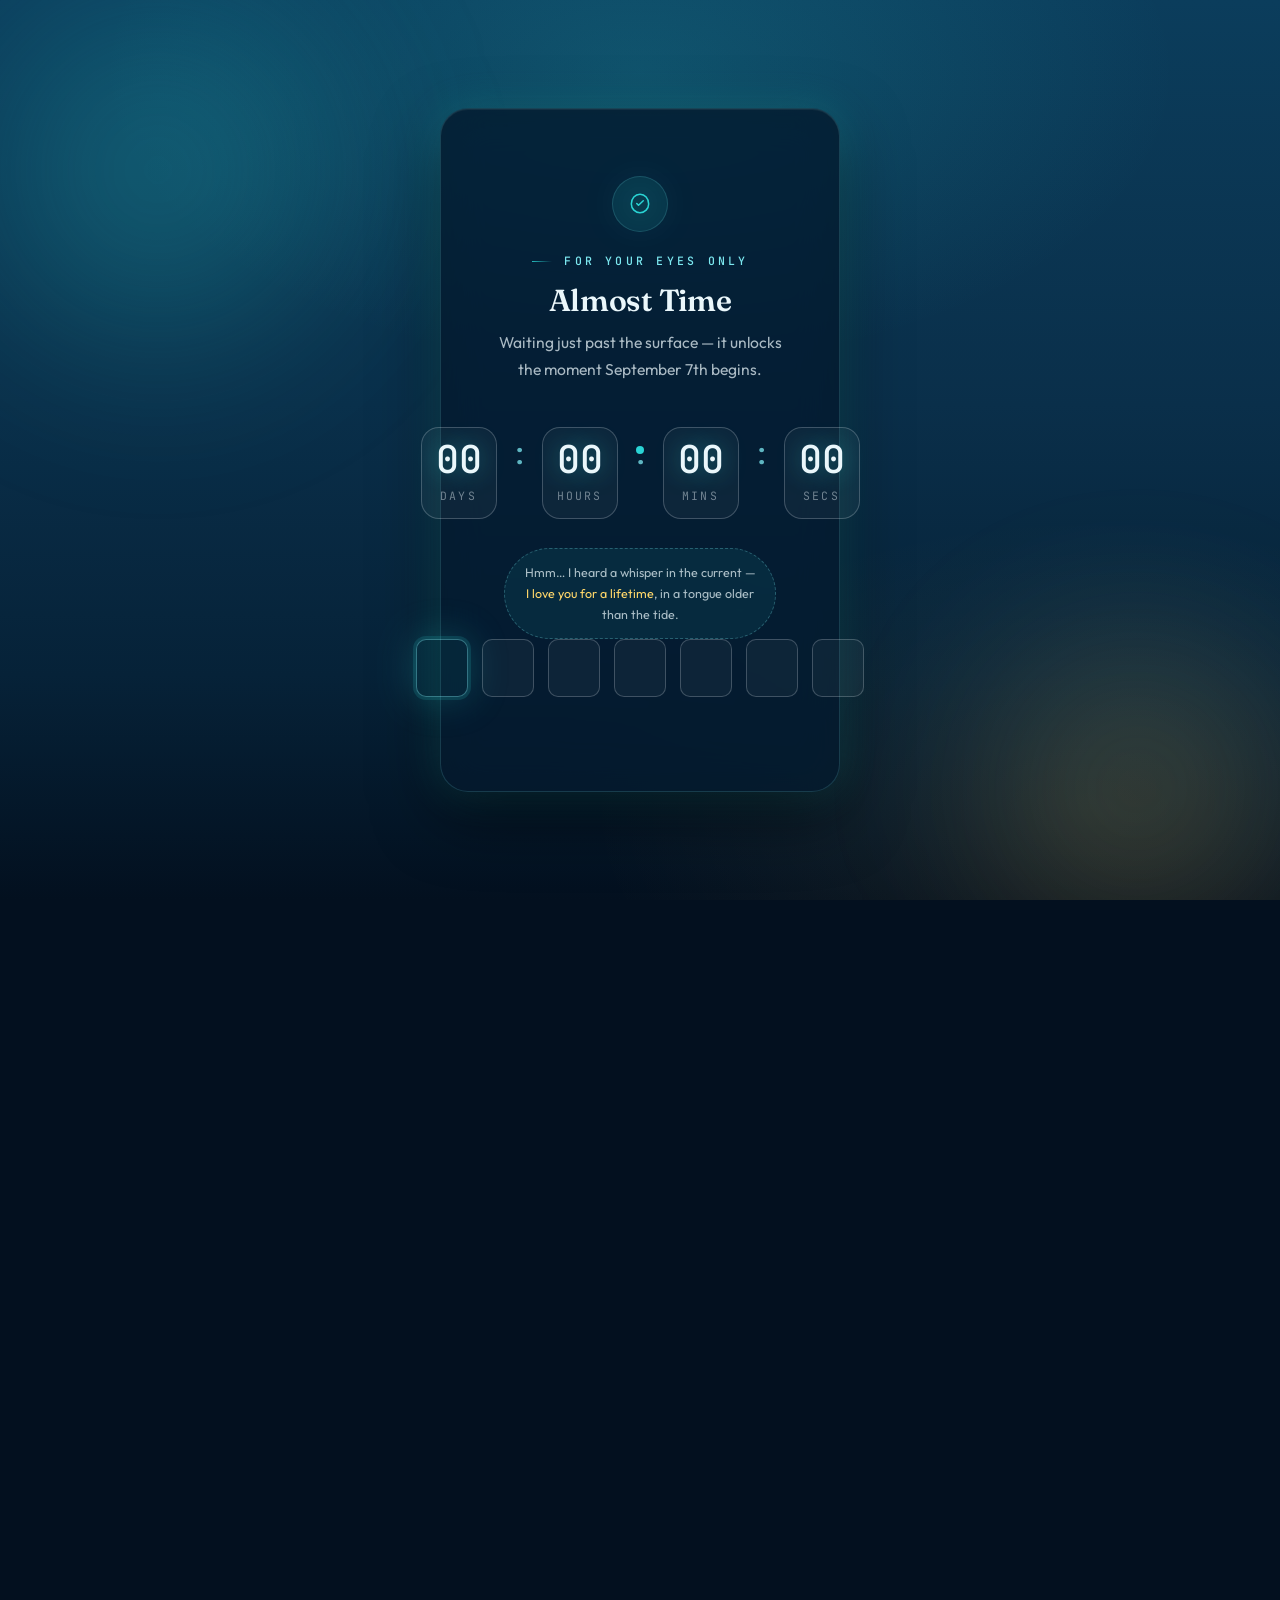
==== commit 40391c9c: "half work done" ====
--- a/index.html
+++ b/index.html
@@ -66,13 +66,13 @@
       </svg>
     </div>
 
-    <!-- Countdown phase: shown until Sept 6, 23:59 -->
+    <!-- Always-visible: countdown + the code + input -->
     <div class="pin-lock__countdown" id="pinCountdown">
       <span class="eyebrow pin-lock__eyebrow">For your eyes only</span>
       <h1 class="pin-lock__title">Almost Time</h1>
-      <p class="pin-lock__subtitle">Something has been waiting just past the surface — it unlocks on September 6th, just before midnight.</p>
-
-      <div class="pin-lock__timer" id="pinTimer" role="timer" aria-live="polite" aria-label="Countdown to reveal">
+      <p class="pin-lock__subtitle">Waiting just past the surface — it unlocks the moment September 7th begins.</p>
+
+      <div class="pin-lock__timer" id="pinTimer" role="timer" aria-live="polite" aria-label="Countdown to September 7">
         <div class="pin-lock__timer-unit">
           <span class="pin-lock__timer-num" id="pinTimerDays">00</span>
           <span class="pin-lock__timer-label">Days</span>
@@ -95,22 +95,11 @@
       </div>
 
       <p class="pin-lock__hint">Hmm… I heard a whisper in the current — <em>I love you for a lifetime</em>, in a tongue older than the tide.</p>
-    </div>
-
-    <!-- Code phase: revealed when the countdown ends -->
-    <div class="pin-lock__reveal" id="pinReveal" hidden>
-      <span class="eyebrow pin-lock__eyebrow">The tide has come in</span>
-      <h1 class="pin-lock__title">The code is <span class="text-gold">5201314</span></h1>
-      <p class="pin-lock__subtitle">Type it below and let yourself in.</p>
 
       <form class="pin-lock__form" id="pinForm" autocomplete="off" novalidate>
         <div class="pin-lock__digits" id="pinDigits">
           <input type="text" inputmode="numeric" pattern="[0-9]*" id="pinHiddenInput" class="pin-lock__hidden-input" autocomplete="one-time-code" aria-label="Secret code">
         </div>
-        <button type="submit" class="pin-lock__submit">
-          <span>Unlock it</span>
-          <svg width="15" height="15" viewBox="0 0 24 24" fill="none" stroke="currentColor" stroke-width="2"><path d="M5 12h14M13 6l6 6-6 6" stroke-linecap="round" stroke-linejoin="round"/></svg>
-        </button>
       </form>
 
       <p class="pin-lock__error" id="pinError" role="alert" aria-live="assertive">
--- a/css/loader-player.css
+++ b/css/loader-player.css
@@ -156,6 +156,17 @@
   opacity: 1;
 }
 
+/* Word-by-word shine: upcoming words dim, sung words glow bright */
+.lyric-word {
+  color: var(--c-foam-faint);
+  text-shadow: none;
+  transition: color 0.4s var(--ease-out), text-shadow 0.4s var(--ease-out);
+}
+.lyric-word.is-sung {
+  color: var(--c-foam);
+  text-shadow: 0 0 14px rgba(124, 232, 240, 0.9), 0 0 28px rgba(42, 212, 212, 0.5);
+}
+
 /* ── Title & Artist ──────────────────────────────────────── */
 .music-player__meta {
   display: flex;
--- a/css/pin-lock.css
+++ b/css/pin-lock.css
@@ -8,14 +8,12 @@
   inset: 0;
   z-index: var(--z-pin);
   display: flex;
-  align-items: center;
-  justify-content: center;
   padding: var(--sp-4);
   background:
     radial-gradient(ellipse 70% 55% at 50% 8%, rgba(42, 212, 212, 0.16), transparent 60%),
     radial-gradient(ellipse 60% 50% at 85% 90%, rgba(255, 215, 106, 0.08), transparent 65%),
     linear-gradient(180deg, var(--c-surface) 0%, var(--c-mid) 45%, var(--c-deep) 75%, var(--c-abyss) 100%);
-  overflow: hidden;
+  overflow-y: auto; /* whole screen scrolls if the card is taller than the viewport */
   transition: opacity 0.8s var(--ease-soft), filter 0.8s var(--ease-soft);
 }
 
@@ -86,6 +84,7 @@
   z-index: 1;
   width: 100%;
   max-width: 400px;
+  margin: auto; /* centers when it fits; scrolls from the top when it doesn't */
   display: flex;
   flex-direction: column;
   align-items: center;
@@ -146,12 +145,13 @@
   max-width: 30ch;
 }
 
-/* ---- Countdown phase ---- */
+/* ---- Countdown ---- */
 .pin-lock__countdown {
   display: flex;
   flex-direction: column;
   align-items: center;
   text-align: center;
+  width: 100%;
 }
 
 .pin-lock__timer {
@@ -199,6 +199,15 @@
   color: var(--c-bio-cyan-soft);
   margin-top: var(--sp-2);
   opacity: 0.75;
+}
+
+/* ---- Form ---- */
+.pin-lock__form {
+  display: flex;
+  flex-direction: column;
+  align-items: center;
+  gap: var(--sp-4);
+  width: 100%;
 }
 
 .pin-lock__hint {
@@ -216,29 +225,7 @@
   color: var(--c-bio-gold);
 }
 
-/* ---- Code reveal phase ---- */
-.pin-lock__reveal {
-  display: flex;
-  flex-direction: column;
-  align-items: center;
-  width: 100%;
-  animation: pinRevealIn 0.8s var(--ease-out) both;
-}
-
-@keyframes pinRevealIn {
-  from { opacity: 0; transform: translateY(16px) scale(0.98); }
-  to   { opacity: 1; transform: translateY(0) scale(1); }
-}
-
-.pin-lock__reveal[hidden] { display: none; }
-
-.pin-lock__form {
-  display: flex;
-  flex-direction: column;
-  align-items: center;
-  gap: var(--sp-4);
-  width: 100%;
-}
+/* ---- Success state — soft sea-teal/gold glow, then the screen fades via .is-unlocked ---- */
 
 /* ---- Digit boxes ---- */
 .pin-lock__digits {
@@ -390,7 +377,23 @@
 .pin-lock__error svg { flex-shrink: 0; }
 
 @media (max-width: 480px) {
-  .pin-lock__card { padding: var(--sp-5) var(--sp-4) var(--sp-4); }
+  .pin-lock__card { padding: var(--sp-4) var(--sp-3) var(--sp-4); }
+}
+
+/* Compact on short viewports so the card never clips */
+@media (max-height: 700px) {
+  .pin-lock { align-items: safe center; padding: var(--sp-2); }
+  .pin-lock__card { padding: var(--sp-3) var(--sp-3); }
+  .pin-lock__mark { width: 42px; height: 42px; margin-bottom: var(--sp-2); }
+  .pin-lock__mark svg { width: 20px; height: 20px; }
+  .pin-lock__title { font-size: clamp(1.25rem, 4vw, 1.6rem); }
+  .pin-lock__subtitle { margin-bottom: var(--sp-3); font-size: 0.9rem; }
+  .pin-lock__timer { margin-bottom: var(--sp-3); }
+  .pin-lock__timer-unit { min-width: clamp(48px, 13vw, 62px); padding: var(--sp-1); }
+  .pin-lock__timer-num { font-size: clamp(1.4rem, 5vw, 1.8rem); }
+  .pin-lock__hint { margin-top: var(--sp-1); padding: var(--sp-1) var(--sp-2); }
+  .pin-lock__form { gap: var(--sp-2); }
+  .pin-digit { width: clamp(34px, 9vw, 44px); height: clamp(40px, 10vw, 50px); }
 }
 
 @media (prefers-reduced-motion: reduce) {
